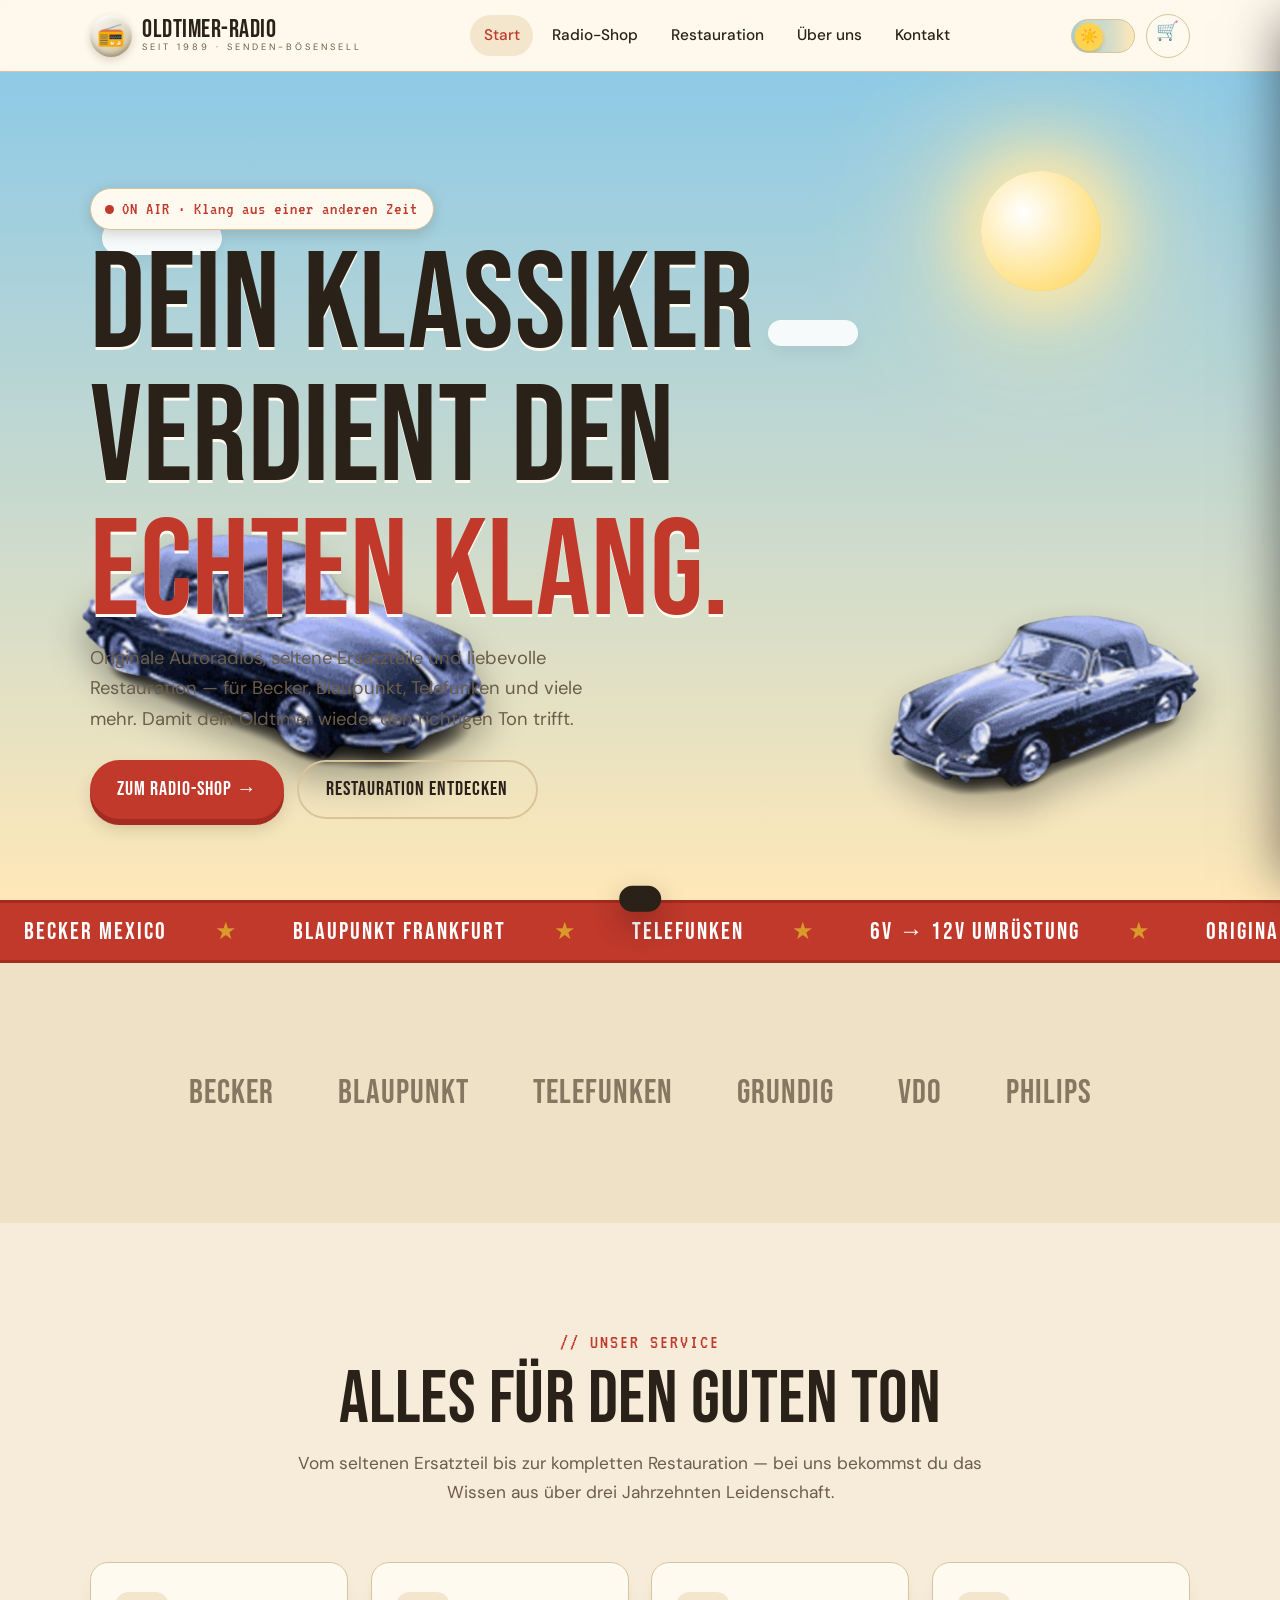
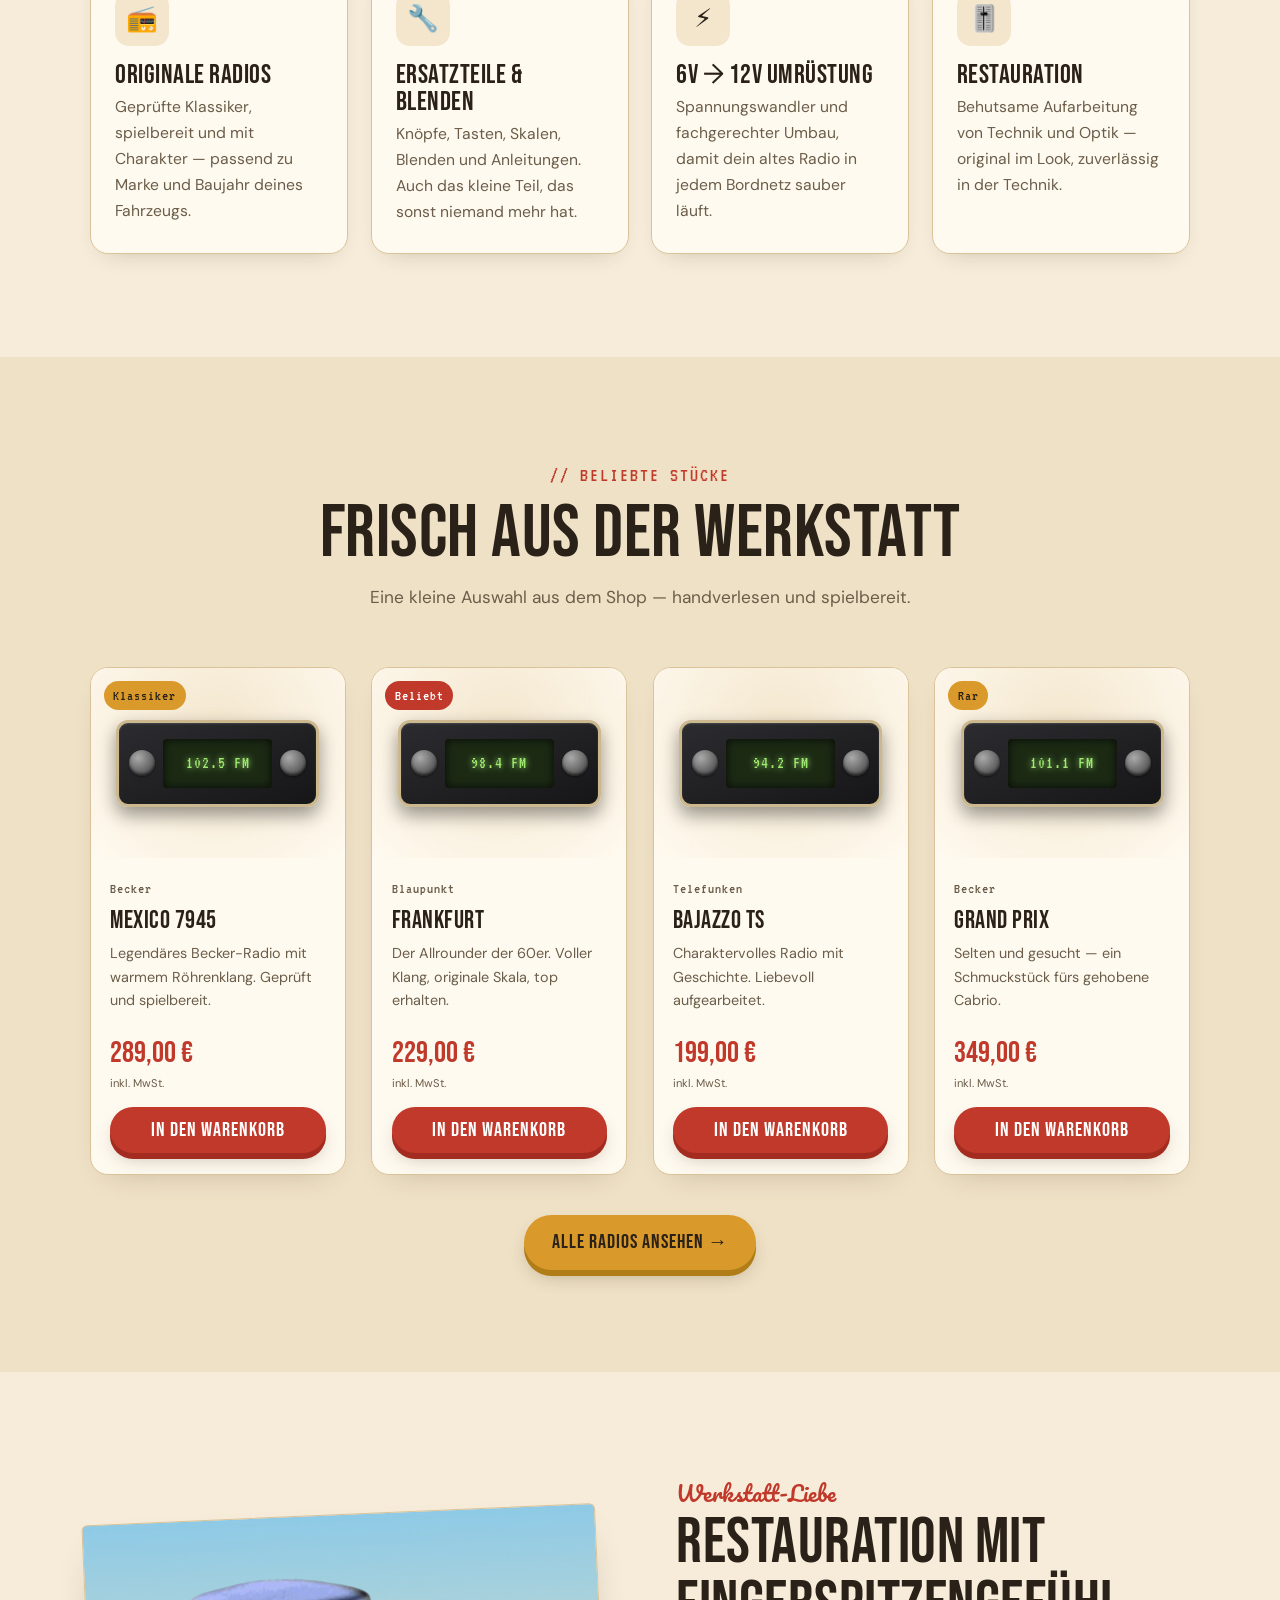
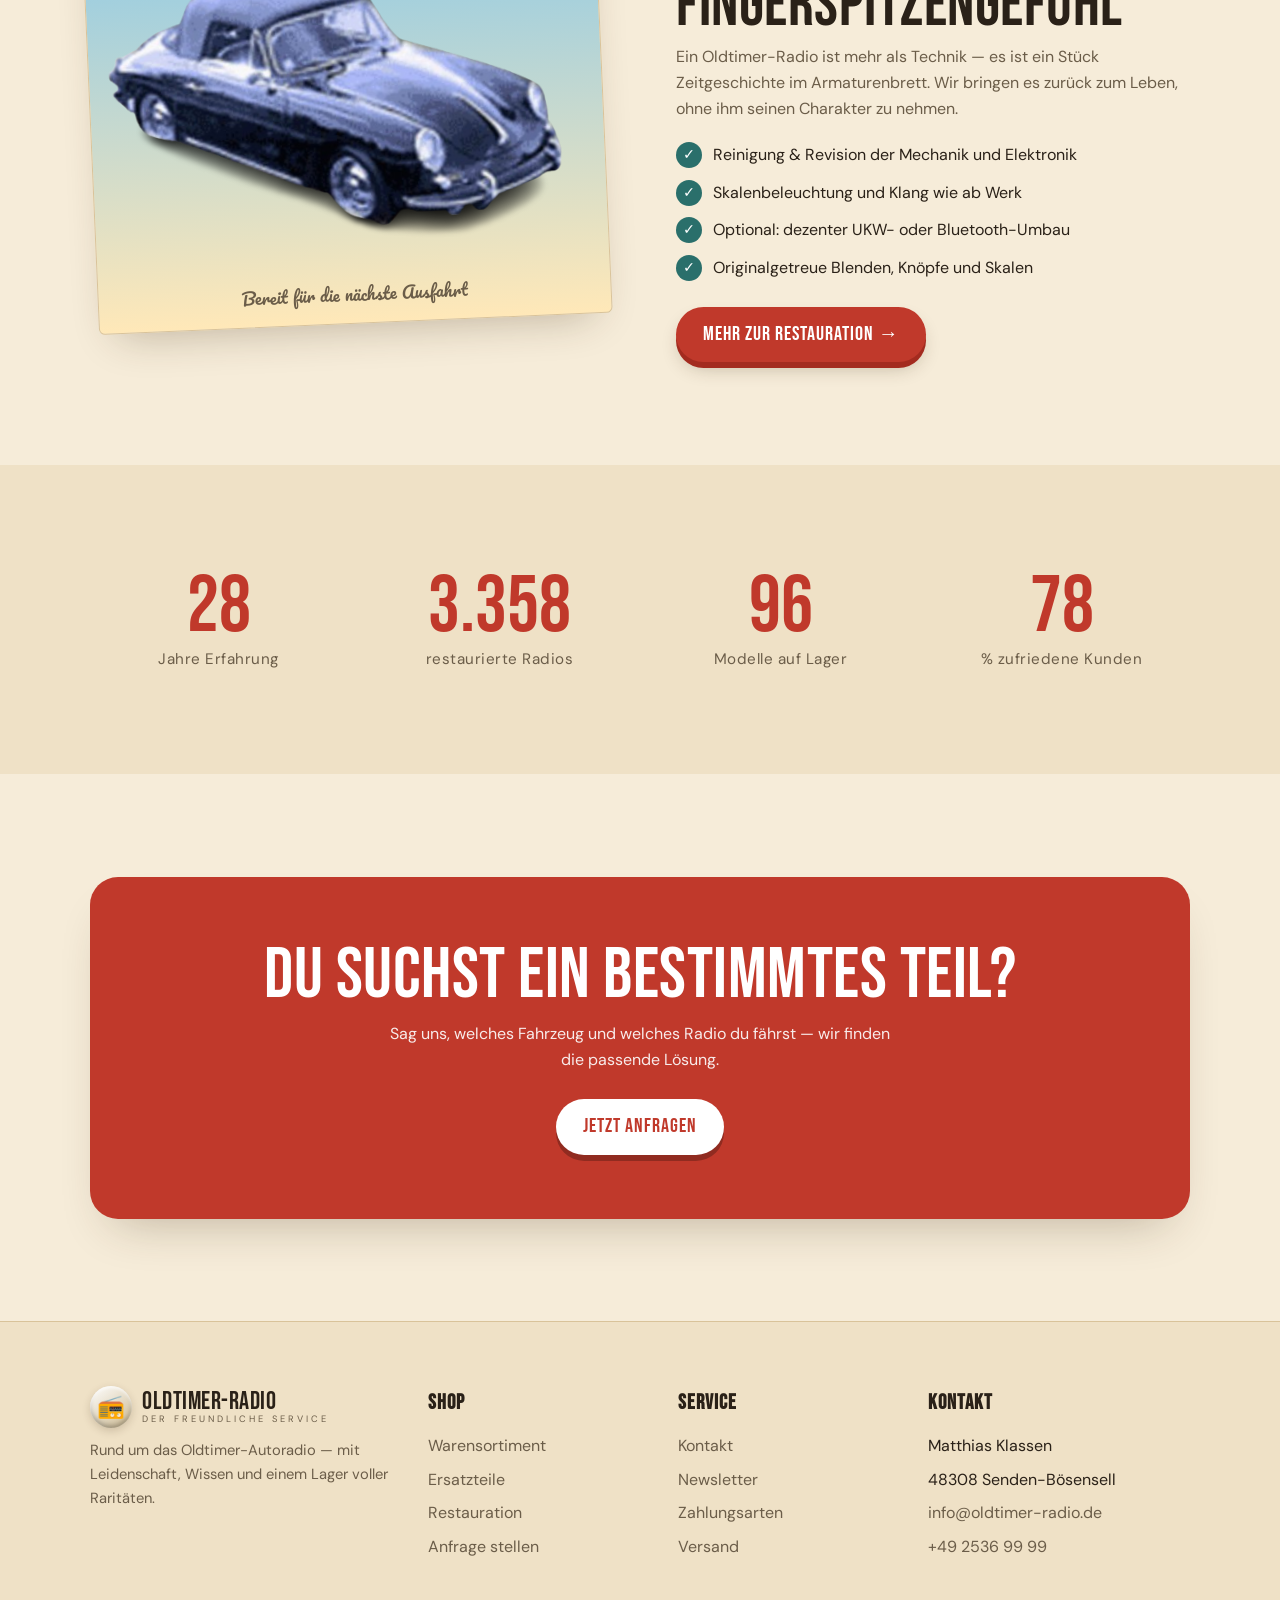
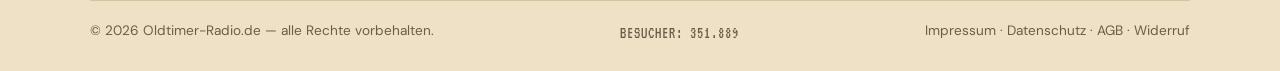
==== index.html @ 0d3eaa4b "Initial commit: retro Oldtimer-Radio website with day/night mode and demo shop Co-Authored-By: Claud" ====
<!DOCTYPE html>
<html lang="de" data-theme="day">
<head>
  <meta charset="UTF-8" />
  <meta name="viewport" content="width=device-width, initial-scale=1.0" />
  <title>Oldtimer-Radio.de — Autoradios mit Geschichte</title>
  <meta name="description" content="Der freundliche Service rund um das Oldtimer-Autoradio: originale Radios, Ersatzteile, Blenden und liebevolle Restauration. Becker, Blaupunkt, Telefunken & mehr." />
  <link rel="preconnect" href="https://fonts.googleapis.com" />
  <link rel="preconnect" href="https://fonts.gstatic.com" crossorigin />
  <link rel="stylesheet" href="css/style.css" />
  <link rel="icon" href="data:image/svg+xml,<svg xmlns='http://www.w3.org/2000/svg' viewBox='0 0 100 100'><text y='.9em' font-size='90'>📻</text></svg>" />
</head>
<body>

  <!-- ============ NAVIGATION ============ -->
  <header class="nav" id="nav">
    <div class="container">
      <a class="brand" href="index.html" aria-label="Startseite">
        <span class="brand__mark">📻</span>
        <span class="brand__name">Oldtimer-Radio<small>seit 1989 · Senden-Bösensell</small></span>
      </a>

      <nav>
        <ul class="nav__links" id="navLinks">
          <li><a href="index.html" class="is-active">Start</a></li>
          <li><a href="shop.html">Radio-Shop</a></li>
          <li><a href="restauration.html">Restauration</a></li>
          <li><a href="ueber.html">Über uns</a></li>
          <li><a href="kontakt.html">Kontakt</a></li>
        </ul>
      </nav>

      <div class="nav__right">
        <button class="theme-toggle" id="themeToggle" aria-label="Tag- und Nachtmodus umschalten" title="Tag / Nacht">
          <span class="theme-toggle__knob" id="themeKnob">☀️</span>
        </button>
        <button class="cart-btn" id="cartBtn" aria-label="Warenkorb öffnen">
          🛒<span class="cart-btn__count" id="cartCount">0</span>
        </button>
        <button class="nav__toggle" id="navToggle" aria-label="Menü"><span></span></button>
      </div>
    </div>
  </header>

  <!-- ============ HERO / AUTO-SZENE ============ -->
  <section class="hero">
    <div class="hero__sky"></div>
    <div class="hero__celestial" id="celestial"></div>
    <div class="hero__stars" id="stars"></div>

    <!-- Wolken (nur tags sichtbar) -->
    <div class="cloud" style="top:18%; left:8%;">
      <span style="width:120px;height:34px;"></span>
    </div>
    <div class="cloud" style="top:30%; left:60%;">
      <span style="width:90px;height:26px;"></span>
    </div>

    <!-- bewegliche Autos -->
    <div class="hero__stage">
      <img class="hero-car hero-car--left"  id="carLeft"  src="images/porsche.png"         alt="Porsche 356 Oldtimer" />
      <img class="hero-car hero-car--right" id="carRight" src="images/porsche-spiegel.png" alt="Porsche 356 Oldtimer, gespiegelt" />
    </div>

    <div class="hero__inner">
      <div class="container">
        <span class="hero__badge"><span class="dot"></span> ON AIR · Klang aus einer anderen Zeit</span>
        <h1>Dein Klassiker<br>verdient den <span class="hl">echten Klang.</span></h1>
        <p class="hero__sub">Originale Autoradios, seltene Ersatzteile und liebevolle Restauration — für Becker, Blaupunkt, Telefunken und viele mehr. Damit dein Oldtimer wieder den richtigen Ton trifft.</p>
        <div class="hero__cta">
          <a class="btn" href="shop.html">Zum Radio-Shop →</a>
          <a class="btn btn--ghost" href="restauration.html">Restauration entdecken</a>
        </div>
      </div>
    </div>
  </section>

  <!-- Lauftext-Band -->
  <div class="marquee" aria-hidden="true">
    <div class="marquee__track">
      <span>BECKER MEXICO</span><span class="star">★</span>
      <span>BLAUPUNKT FRANKFURT</span><span class="star">★</span>
      <span>TELEFUNKEN</span><span class="star">★</span>
      <span>6V → 12V UMRÜSTUNG</span><span class="star">★</span>
      <span>ORIGINALE BLENDEN</span><span class="star">★</span>
      <span>UKW-UMBAU</span><span class="star">★</span>
      <!-- Verdopplung für nahtlose Schleife -->
      <span>BECKER MEXICO</span><span class="star">★</span>
      <span>BLAUPUNKT FRANKFURT</span><span class="star">★</span>
      <span>TELEFUNKEN</span><span class="star">★</span>
      <span>6V → 12V UMRÜSTUNG</span><span class="star">★</span>
      <span>ORIGINALE BLENDEN</span><span class="star">★</span>
      <span>UKW-UMBAU</span><span class="star">★</span>
    </div>
  </div>

  <!-- ============ MARKEN ============ -->
  <section class="brands">
    <div class="container">
      <div class="brands__row reveal">
        <span>BECKER</span><span>BLAUPUNKT</span><span>TELEFUNKEN</span><span>GRUNDIG</span><span>VDO</span><span>PHILIPS</span>
      </div>
    </div>
  </section>

  <!-- ============ LEISTUNGEN ============ -->
  <section id="leistungen">
    <div class="container">
      <div class="section-head reveal">
        <span class="eyebrow">// Unser Service</span>
        <h2>Alles für den guten Ton</h2>
        <p>Vom seltenen Ersatzteil bis zur kompletten Restauration — bei uns bekommst du das Wissen aus über drei Jahrzehnten Leidenschaft.</p>
      </div>
      <div class="features__grid">
        <article class="feature reveal">
          <div class="feature__icon">📻</div>
          <h3>Originale Radios</h3>
          <p>Geprüfte Klassiker, spielbereit und mit Charakter — passend zu Marke und Baujahr deines Fahrzeugs.</p>
        </article>
        <article class="feature reveal">
          <div class="feature__icon">🔧</div>
          <h3>Ersatzteile & Blenden</h3>
          <p>Knöpfe, Tasten, Skalen, Blenden und Anleitungen. Auch das kleine Teil, das sonst niemand mehr hat.</p>
        </article>
        <article class="feature reveal">
          <div class="feature__icon">⚡</div>
          <h3>6V → 12V Umrüstung</h3>
          <p>Spannungswandler und fachgerechter Umbau, damit dein altes Radio in jedem Bordnetz sauber läuft.</p>
        </article>
        <article class="feature reveal">
          <div class="feature__icon">🎚️</div>
          <h3>Restauration</h3>
          <p>Behutsame Aufarbeitung von Technik und Optik — original im Look, zuverlässig in der Technik.</p>
        </article>
      </div>
    </div>
  </section>

  <!-- ============ PRODUKT-AUSWAHL ============ -->
  <section id="auswahl" style="background:var(--bg-alt)">
    <div class="container">
      <div class="section-head reveal">
        <span class="eyebrow">// Beliebte Stücke</span>
        <h2>Frisch aus der Werkstatt</h2>
        <p>Eine kleine Auswahl aus dem Shop — handverlesen und spielbereit.</p>
      </div>
      <div class="products__grid" id="featuredGrid"><!-- per JS gefüllt --></div>
      <div style="text-align:center; margin-top:2.5rem;" class="reveal">
        <a class="btn btn--gold" href="shop.html">Alle Radios ansehen →</a>
      </div>
    </div>
  </section>

  <!-- ============ RESTAURATION (Split) ============ -->
  <section>
    <div class="container">
      <div class="split">
        <div class="split__media reveal">
          <figure class="polaroid polaroid--scene">
            <img src="images/porsche.png" alt="Porsche 356 Oldtimer" />
            <figcaption>Bereit für die nächste Ausfahrt</figcaption>
          </figure>
        </div>
        <div class="split__copy reveal">
          <span class="script">Werkstatt-Liebe</span>
          <h2>Restauration mit Fingerspitzengefühl</h2>
          <p>Ein Oldtimer-Radio ist mehr als Technik — es ist ein Stück Zeitgeschichte im Armaturenbrett. Wir bringen es zurück zum Leben, ohne ihm seinen Charakter zu nehmen.</p>
          <ul class="checklist">
            <li>Reinigung & Revision der Mechanik und Elektronik</li>
            <li>Skalenbeleuchtung und Klang wie ab Werk</li>
            <li>Optional: dezenter UKW- oder Bluetooth-Umbau</li>
            <li>Originalgetreue Blenden, Knöpfe und Skalen</li>
          </ul>
          <a class="btn" href="restauration.html">Mehr zur Restauration →</a>
        </div>
      </div>
    </div>
  </section>

  <!-- ============ ZAHLEN ============ -->
  <section style="background:var(--bg-alt)">
    <div class="container">
      <div class="stats">
        <div class="reveal"><div class="stat__num" data-count="35">0</div><div class="stat__label">Jahre Erfahrung</div></div>
        <div class="reveal"><div class="stat__num" data-count="4200">0</div><div class="stat__label">restaurierte Radios</div></div>
        <div class="reveal"><div class="stat__num" data-count="120">0</div><div class="stat__label">Modelle auf Lager</div></div>
        <div class="reveal"><div class="stat__num" data-count="98">0</div><div class="stat__label">% zufriedene Kunden</div></div>
      </div>
    </div>
  </section>

  <!-- ============ CTA ============ -->
  <section>
    <div class="container">
      <div class="cta-band reveal">
        <h2>Du suchst ein bestimmtes Teil?</h2>
        <p>Sag uns, welches Fahrzeug und welches Radio du fährst — wir finden die passende Lösung.</p>
        <a class="btn" href="kontakt.html">Jetzt anfragen</a>
      </div>
    </div>
  </section>

  <!-- ============ FOOTER ============ -->
  <footer class="footer">
    <div class="container">
      <div class="footer__grid">
        <div class="footer__brand">
          <a class="brand" href="index.html">
            <span class="brand__mark">📻</span>
            <span class="brand__name">Oldtimer-Radio<small>der freundliche Service</small></span>
          </a>
          <p>Rund um das Oldtimer-Autoradio — mit Leidenschaft, Wissen und einem Lager voller Raritäten.</p>
        </div>
        <div>
          <h4>Shop</h4>
          <ul>
            <li><a href="shop.html">Warensortiment</a></li>
            <li><a href="shop.html">Ersatzteile</a></li>
            <li><a href="restauration.html">Restauration</a></li>
            <li><a href="kontakt.html">Anfrage stellen</a></li>
          </ul>
        </div>
        <div>
          <h4>Service</h4>
          <ul>
            <li><a href="kontakt.html">Kontakt</a></li>
            <li><a href="kontakt.html">Newsletter</a></li>
            <li><a href="#">Zahlungsarten</a></li>
            <li><a href="#">Versand</a></li>
          </ul>
        </div>
        <div>
          <h4>Kontakt</h4>
          <ul>
            <li>Matthias Klassen</li>
            <li>48308 Senden-Bösensell</li>
            <li><a href="mailto:info@oldtimer-radio.de">info@oldtimer-radio.de</a></li>
            <li><a href="tel:+4925369999">+49 2536 99 99</a></li>
          </ul>
        </div>
      </div>
      <div class="footer__bottom">
        <span>© <span id="year"></span> Oldtimer-Radio.de — alle Rechte vorbehalten.</span>
        <span class="footer__counter">BESUCHER: 351.889</span>
        <span><a href="#">Impressum</a> · <a href="#">Datenschutz</a> · <a href="#">AGB</a> · <a href="#">Widerruf</a></span>
      </div>
    </div>
  </footer>

  <!-- ============ WARENKORB-SCHUBLADE ============ -->
  <div class="drawer-backdrop" id="drawerBackdrop"></div>
  <aside class="drawer" id="drawer" aria-label="Warenkorb">
    <div class="drawer__head">
      <h3>Dein Warenkorb</h3>
      <button class="drawer__close" id="drawerClose" aria-label="Schließen">✕</button>
    </div>
    <div class="drawer__items" id="drawerItems"></div>
    <div class="drawer__foot">
      <div class="drawer__total"><span class="label">Summe</span><span class="sum" id="cartTotal">0,00 €</span></div>
      <button class="btn" id="checkoutBtn" style="width:100%; justify-content:center;">Zur Kasse (Demo)</button>
      <p class="drawer__note">Demo-Shop · es findet keine echte Zahlung statt.</p>
    </div>
  </aside>

  <div class="toast" id="toast"></div>

  <script src="js/main.js"></script>
</body>
</html>
---- css/style.css ----
/* =================================================================
   Oldtimer-Radio.de  —  Stylesheet
   Aufbau:
   1. Schriften & Reset
   2. Design-Tokens (Farben als CSS-Variablen)  -> Tag & Nacht
   3. Grund-Layout & Typografie
   4. Buttons & wiederkehrende Bausteine
   5. Navigation (Navbar + mobiles Menue)
   6. Theme-Schalter
   7. Hero / Auto-Szene
   8. Sektionen (Features, Produkte, Restauration, Ueber, Kontakt)
   9. Shop & Warenkorb
   10. Footer
   11. Animationen & Scroll-Effekte
   12. Responsive (mobile)
   ================================================================= */

/* ---------- 1. Schriften ---------- */
@import url('https://fonts.googleapis.com/css2?family=Bebas+Neue&family=DM+Sans:ital,opsz,wght@0,9..40,400;0,9..40,500;0,9..40,700;1,9..40,400&family=Pacifico&family=VT323&display=swap');

*,
*::before,
*::after {
  box-sizing: border-box;
  margin: 0;
  padding: 0;
}

/* ---------- 2. Design-Tokens ---------- */
/* :root = Standard (Tag-Modus). Alle Farben hier als Variablen.
   Im Nacht-Modus (html[data-theme="night"]) ueberschreiben wir nur diese
   Variablen — der Rest des CSS bleibt unveraendert. */
:root {
  /* Flaechen */
  --bg:            #f6ecd9;   /* warmes Creme */
  --bg-alt:        #efe1c6;   /* zweite Flaeche */
  --surface:       #fffaf0;   /* Karten / Panels */
  --surface-2:     #f3e6cd;

  /* Schrift */
  --text:          #2a2118;   /* dunkles Espresso-Braun */
  --text-soft:     #6b5d49;   /* gedaempft */
  --text-invert:   #fffaf0;

  /* Akzente */
  --accent:        #c0392b;   /* Vintage-Rot (Becker/Porsche) */
  --accent-strong: #a32b1f;
  --gold:          #d99a2b;   /* Senfgold / Messing */
  --teal:          #2a6f6b;   /* Petrol */

  /* Effekte */
  --line:          #d9c39a;   /* Trennlinien / Rahmen */
  --shadow:        rgba(60, 40, 15, .18);
  --shadow-strong: rgba(60, 40, 15, .32);
  --chrome-1:      #ffffff;
  --chrome-2:      #cbb88f;
  --glow:          transparent;   /* nachts: Neon-Glow, tags aus */

  /* Himmel der Hero-Szene */
  --sky-top:       #8ecae6;
  --sky-bottom:    #ffe8b8;
  --celestial:     #ffd34e;        /* Sonne */
  --celestial-glow: #ffe9a8;
  --road:          #4a4a52;
  --road-line:     #f0d98a;

  /* Maße */
  --radius:        18px;
  --radius-lg:     28px;
  --maxw:          1180px;
  --nav-h:         72px;
  --ease:          cubic-bezier(.21, .68, .35, 1);
}

html[data-theme="night"] {
  --bg:            #0c1322;
  --bg-alt:        #0f1a2e;
  --surface:       #15233d;
  --surface-2:     #1b2c4a;

  --text:          #ece7da;
  --text-soft:     #9fb0c9;
  --text-invert:   #0c1322;

  --accent:        #ff4d6d;       /* Neon-Pink-Rot */
  --accent-strong: #ff7a90;
  --gold:          #ffc24b;       /* warmes Radio-Gluehen */
  --teal:          #2ee6d6;       /* Neon-Cyan */

  --line:          #2a3d5e;
  --shadow:        rgba(0, 0, 0, .5);
  --shadow-strong: rgba(0, 0, 0, .7);
  --chrome-1:      #d7e2f5;
  --chrome-2:      #4a5e82;
  --glow:          0 0 22px;

  --sky-top:       #060a16;
  --sky-bottom:    #1a2547;
  --celestial:     #f4f1e0;        /* Mond */
  --celestial-glow: #aeb9d6;
  --road:          #11151f;
  --road-line:     #5b6a86;
}

/* ---------- 3. Grund-Layout & Typografie ---------- */
html { scroll-behavior: smooth; }

body {
  font-family: 'DM Sans', system-ui, -apple-system, 'Segoe UI', sans-serif;
  background: var(--bg);
  color: var(--text);
  line-height: 1.65;
  overflow-x: hidden;
  /* Sanfter Uebergang beim Theme-Wechsel */
  transition: background .6s var(--ease), color .6s var(--ease);
}

/* feine Papier-Textur ueber dem Hintergrund (Retro-Anmutung) */
body::before {
  content: "";
  position: fixed;
  inset: 0;
  pointer-events: none;
  z-index: 0;
  opacity: .5;
  background-image: radial-gradient(var(--line) .5px, transparent .5px);
  background-size: 7px 7px;
  mix-blend-mode: multiply;
}
html[data-theme="night"] body::before { mix-blend-mode: screen; opacity: .15; }

h1, h2, h3, .display {
  font-family: 'Bebas Neue', 'DM Sans', sans-serif;
  font-weight: 400;
  line-height: .98;
  letter-spacing: .5px;
}

.script {
  font-family: 'Pacifico', cursive;
  color: var(--accent);
  font-size: 1.4rem;
  font-weight: 400;
}

.container {
  width: 100%;
  max-width: var(--maxw);
  margin-inline: auto;
  padding-inline: clamp(1.1rem, 4vw, 2.5rem);
  position: relative;
  z-index: 1;
}

section { padding-block: clamp(3.5rem, 8vw, 6.5rem); position: relative; }

.section-head { text-align: center; max-width: 720px; margin: 0 auto clamp(2rem, 5vw, 3.5rem); }
.section-head .eyebrow {
  display: inline-block;
  font-family: 'VT323', monospace;
  font-size: 1.25rem;
  letter-spacing: 2px;
  color: var(--accent);
  text-transform: uppercase;
  margin-bottom: .35rem;
}
.section-head h2 { font-size: clamp(2.6rem, 7vw, 4.6rem); color: var(--text); }
.section-head p { color: var(--text-soft); margin-top: .8rem; font-size: 1.08rem; }

a { color: var(--accent); text-decoration: none; }

/* ---------- 4. Buttons ---------- */
.btn {
  --b: var(--accent);
  display: inline-flex;
  align-items: center;
  gap: .55rem;
  font-family: 'Bebas Neue', sans-serif;
  font-size: 1.25rem;
  letter-spacing: 1px;
  padding: .7rem 1.7rem;
  border: none;
  border-radius: 999px;
  background: var(--b);
  color: #fff;
  cursor: pointer;
  box-shadow: 0 6px 0 0 var(--accent-strong), 0 10px 20px -6px var(--shadow-strong);
  transition: transform .12s var(--ease), box-shadow .12s var(--ease), filter .2s;
}
.btn:hover { transform: translateY(-2px); filter: brightness(1.05); box-shadow: 0 8px 0 0 var(--accent-strong), 0 16px 26px -8px var(--shadow-strong); }
.btn:active { transform: translateY(4px); box-shadow: 0 2px 0 0 var(--accent-strong), 0 6px 12px -6px var(--shadow-strong); }

.btn--ghost {
  background: transparent;
  color: var(--text);
  border: 2px solid var(--line);
  box-shadow: none;
}
.btn--ghost:hover { border-color: var(--accent); color: var(--accent); box-shadow: none; }

.btn--gold { --b: var(--gold); --accent-strong: #b07d18; color: #2a2118; }

/* ---------- 5. Navigation ---------- */
.nav {
  position: sticky;
  top: 0;
  z-index: 100;
  height: var(--nav-h);
  display: flex;
  align-items: center;
  background: color-mix(in srgb, var(--surface) 88%, transparent);
  backdrop-filter: blur(12px) saturate(1.4);
  border-bottom: 1px solid var(--line);
  transition: background .6s var(--ease), border-color .6s var(--ease);
}
.nav .container { display: flex; align-items: center; justify-content: space-between; gap: 1rem; }

.brand { display: flex; align-items: center; gap: .65rem; }
.brand__mark {
  width: 42px; height: 42px; flex: none;
  display: grid; place-items: center;
  border-radius: 50%;
  background: linear-gradient(145deg, var(--chrome-1), var(--chrome-2));
  box-shadow: inset 0 2px 3px rgba(255,255,255,.7), inset 0 -3px 4px rgba(0,0,0,.25), 0 3px 8px var(--shadow);
  font-family: 'VT323', monospace;
  font-size: 1.4rem;
  color: var(--accent);
}
.brand__name { font-family: 'Bebas Neue', sans-serif; font-size: 1.55rem; line-height: 1; letter-spacing: .5px; color: var(--text); }
.brand__name small { display: block; font-family: 'DM Sans'; font-size: .58rem; letter-spacing: 3px; text-transform: uppercase; color: var(--text-soft); }

.nav__links { display: flex; align-items: center; gap: .35rem; list-style: none; }
.nav__links a {
  display: block;
  padding: .5rem .85rem;
  border-radius: 999px;
  color: var(--text);
  font-weight: 500;
  font-size: .96rem;
  transition: background .2s, color .2s;
}
.nav__links a:hover, .nav__links a.is-active { background: var(--surface-2); color: var(--accent); }

.nav__right { display: flex; align-items: center; gap: .7rem; }

/* Warenkorb-Knopf in der Navbar */
.cart-btn {
  position: relative;
  width: 44px; height: 44px;
  border: 1px solid var(--line);
  border-radius: 50%;
  background: var(--surface);
  color: var(--text);
  cursor: pointer;
  font-size: 1.15rem;
  display: grid; place-items: center;
  transition: background .2s, transform .12s;
}
.cart-btn:hover { background: var(--surface-2); transform: translateY(-2px); }
.cart-btn__count {
  position: absolute; top: -6px; right: -6px;
  min-width: 20px; height: 20px; padding: 0 5px;
  border-radius: 999px;
  background: var(--accent); color: #fff;
  font-size: .72rem; font-weight: 700;
  display: grid; place-items: center;
  transform: scale(0);
  transition: transform .25s var(--ease);
}
.cart-btn__count.is-visible { transform: scale(1); }

/* Hamburger */
.nav__toggle { display: none; width: 44px; height: 44px; border: 1px solid var(--line); border-radius: 12px; background: var(--surface); cursor: pointer; }
.nav__toggle span, .nav__toggle span::before, .nav__toggle span::after {
  content: ""; display: block; width: 20px; height: 2px; background: var(--text); margin: 0 auto; position: relative; transition: .25s var(--ease);
}
.nav__toggle span::before { position: absolute; top: -6px; }
.nav__toggle span::after { position: absolute; top: 6px; }
.nav.is-open .nav__toggle span { background: transparent; }
.nav.is-open .nav__toggle span::before { top: 0; transform: rotate(45deg); }
.nav.is-open .nav__toggle span::after { top: 0; transform: rotate(-45deg); }

/* ---------- 6. Theme-Schalter ---------- */
.theme-toggle {
  position: relative;
  width: 64px; height: 34px;
  border-radius: 999px;
  border: 1px solid var(--line);
  background: linear-gradient(90deg, #8ecae6, #ffe8b8);
  cursor: pointer;
  overflow: hidden;
  transition: background .6s var(--ease);
}
html[data-theme="night"] .theme-toggle { background: linear-gradient(90deg, #0b1733, #28365e); }
.theme-toggle__knob {
  position: absolute; top: 3px; left: 3px;
  width: 28px; height: 28px;
  border-radius: 50%;
  background: var(--celestial);
  box-shadow: 0 0 10px var(--celestial-glow), 0 2px 4px rgba(0,0,0,.3);
  display: grid; place-items: center;
  font-size: .9rem;
  transition: transform .45s var(--ease), background .45s;
}
html[data-theme="night"] .theme-toggle__knob { transform: translateX(30px); }

/* ---------- 7. Hero / Auto-Szene ---------- */
.hero {
  position: relative;
  min-height: calc(100svh - var(--nav-h));
  display: flex;
  flex-direction: column;
  justify-content: flex-end;
  overflow: hidden;
  padding: 0;
  isolation: isolate;
}
.hero__sky {
  position: absolute; inset: 0; z-index: -3;
  background: linear-gradient(to bottom, var(--sky-top), var(--sky-bottom));
  transition: background .8s var(--ease);
}
/* Sonne / Mond */
.hero__celestial {
  position: absolute; top: 12%; right: 14%; z-index: -2;
  width: 120px; height: 120px; border-radius: 50%;
  background: radial-gradient(circle at 35% 35%, #fff, var(--celestial));
  box-shadow: 0 0 60px 14px var(--celestial-glow), 0 0 140px 30px var(--celestial-glow);
  transition: background .8s, box-shadow .8s, transform 1.2s var(--ease);
}
html[data-theme="night"] .hero__celestial { background: radial-gradient(circle at 38% 32%, #fff, var(--celestial) 60%, #c9cfe0); box-shadow: 0 0 30px 6px rgba(220,225,240,.55); }
/* Mondkrater (nur nachts sichtbar) */
.hero__celestial::before, .hero__celestial::after {
  content: ""; position: absolute; border-radius: 50%;
  background: rgba(120,130,160,.25); opacity: 0; transition: opacity .8s;
}
.hero__celestial::before { width: 26px; height: 26px; top: 22px; left: 28px; }
.hero__celestial::after  { width: 16px; height: 16px; bottom: 26px; right: 30px; }
html[data-theme="night"] .hero__celestial::before, html[data-theme="night"] .hero__celestial::after { opacity: 1; }

/* Sterne (nur nachts) */
.hero__stars { position: absolute; inset: 0 0 30% 0; z-index: -2; opacity: 0; transition: opacity 1s; pointer-events: none; }
html[data-theme="night"] .hero__stars { opacity: 1; }

/* Wolken (nur tags) */
.cloud { position: absolute; z-index: -2; opacity: .9; transition: opacity .8s; }
html[data-theme="night"] .cloud { opacity: 0; }
.cloud span { display:block; background: #fff; border-radius: 100px; filter: blur(.3px); box-shadow: 0 8px 18px rgba(0,0,0,.06); }

/* Straße */
.hero__road {
  position: relative; z-index: -1;
  height: 26vh; min-height: 150px;
  background: linear-gradient(to bottom, color-mix(in srgb, var(--road) 80%, transparent), var(--road));
  border-top: 3px solid color-mix(in srgb, var(--road) 60%, #000);
  transition: background .8s;
}
.hero__road::before { /* Mittelstreifen */
  content: ""; position: absolute; top: 52%; left: 0; right: 0; height: 6px;
  background: repeating-linear-gradient(90deg, var(--road-line) 0 46px, transparent 46px 92px);
  opacity: .9;
}

/* Auto-Buehne (Eltern-Container -> bekommt den Scroll-Parallax, damit
   er nicht mit der Einfahr-/Schwebe-Animation der Autos kollidiert) */
.hero__stage { position: absolute; inset: 0; z-index: 2; pointer-events: none; will-change: transform; }
.hero-car { position: absolute; bottom: 11vh; width: clamp(230px, 34vw, 460px); filter: drop-shadow(0 18px 18px rgba(0,0,0,.32)); will-change: transform; }
.hero-car--left  { left: 6%; }                                   /* faehrt von links herein, parkt links */
.hero-car--right { right: 6%; bottom: 9vh; width: clamp(180px, 26vw, 360px); opacity: .92; }  /* gespiegelt, parkt rechts */

/* Hero-Text */
.hero__inner { position: relative; z-index: 5; padding-bottom: clamp(3rem, 9vh, 6rem); }
.hero__badge {
  display: inline-flex; align-items: center; gap: .5rem;
  font-family: 'VT323', monospace; font-size: 1.15rem; letter-spacing: 1px;
  background: var(--surface); color: var(--accent);
  padding: .3rem .9rem; border-radius: 999px; border: 1px solid var(--line);
  box-shadow: 0 4px 14px var(--shadow);
}
.hero__badge .dot { width: 9px; height: 9px; border-radius: 50%; background: var(--accent); box-shadow: var(--glow) var(--accent); animation: pulse 1.6s infinite; }
.hero h1 { font-size: clamp(3.4rem, 12vw, 8.5rem); color: var(--text); margin: .6rem 0 .2rem; text-shadow: 0 3px 0 var(--surface); }
.hero h1 .hl { color: var(--accent); display: inline-block; }
.hero__sub { max-width: 540px; font-size: 1.15rem; color: var(--text-soft); margin-bottom: 1.6rem; }
.hero__cta { display: flex; gap: .8rem; flex-wrap: wrap; }

/* Lauftext-Band unter dem Hero */
.marquee {
  background: var(--accent); color: #fff;
  font-family: 'Bebas Neue', sans-serif; font-size: 1.5rem; letter-spacing: 2px;
  padding: .55rem 0; overflow: hidden; white-space: nowrap; border-block: 3px solid var(--accent-strong);
}
.marquee__track { display: inline-block; animation: marquee 26s linear infinite; }
.marquee__track span { padding: 0 1.5rem; }
.marquee__track .star { color: var(--gold); }

/* ---------- 8. Sektionen ---------- */
/* Vertrauens-Logos / Marken */
.brands { background: var(--bg-alt); transition: background .6s; }
.brands__row { display: flex; flex-wrap: wrap; align-items: center; justify-content: center; gap: clamp(1.5rem, 6vw, 4rem); }
.brands__row span { font-family: 'Bebas Neue', sans-serif; font-size: clamp(1.4rem, 3vw, 2.1rem); color: var(--text-soft); letter-spacing: 1px; opacity: .8; transition: color .2s, opacity .2s, transform .2s; }
.brands__row span:hover { color: var(--accent); opacity: 1; transform: translateY(-3px); }

/* Feature-Karten */
.features__grid { display: grid; grid-template-columns: repeat(auto-fit, minmax(240px, 1fr)); gap: 1.4rem; }
.feature {
  background: var(--surface); border: 1px solid var(--line); border-radius: var(--radius);
  padding: 1.8rem 1.5rem; box-shadow: 0 10px 26px -16px var(--shadow-strong);
  transition: transform .25s var(--ease), box-shadow .25s, border-color .25s;
}
.feature:hover { transform: translateY(-6px); box-shadow: 0 22px 40px -22px var(--shadow-strong); border-color: var(--accent); }
.feature__icon { width: 54px; height: 54px; border-radius: 14px; display: grid; place-items: center; font-size: 1.6rem; background: var(--surface-2); margin-bottom: 1rem; box-shadow: var(--glow) color-mix(in srgb, var(--gold) 50%, transparent); }
.feature h3 { font-size: 1.7rem; color: var(--text); margin-bottom: .35rem; }
.feature p { color: var(--text-soft); font-size: .98rem; }

/* Produkt-Karten (auch im Shop genutzt) */
.products__grid { display: grid; grid-template-columns: repeat(auto-fill, minmax(250px, 1fr)); gap: 1.6rem; }
.product {
  background: var(--surface); border: 1px solid var(--line); border-radius: var(--radius);
  overflow: hidden; display: flex; flex-direction: column;
  box-shadow: 0 12px 30px -20px var(--shadow-strong);
  transition: transform .25s var(--ease), box-shadow .25s, border-color .25s;
}
.product:hover { transform: translateY(-6px); border-color: var(--accent); box-shadow: 0 26px 46px -24px var(--shadow-strong); }
.product__media {
  position: relative; aspect-ratio: 4 / 3;
  display: grid; place-items: center;
  background: radial-gradient(circle at 50% 35%, var(--surface-2), var(--surface));
  overflow: hidden;
}
.product__radio { width: 78%; }     /* CSS-Radio statt Foto */
.product__tag {
  position: absolute; top: .8rem; left: .8rem;
  font-family: 'VT323', monospace; font-size: .95rem; letter-spacing: 1px;
  background: var(--accent); color: #fff; padding: .12rem .6rem; border-radius: 999px;
}
.product__tag--gold { background: var(--gold); color: #2a2118; }
.product__body { padding: 1.1rem 1.2rem 1.3rem; display: flex; flex-direction: column; gap: .5rem; flex: 1; }
.product__brand { font-family: 'VT323', monospace; color: var(--text-soft); letter-spacing: 1px; font-size: .95rem; }
.product__name { font-family: 'Bebas Neue', sans-serif; font-size: 1.55rem; line-height: 1; color: var(--text); }
.product__desc { font-size: .9rem; color: var(--text-soft); flex: 1; }
.product__foot { display: flex; align-items: center; justify-content: space-between; margin-top: .4rem; }
.product__price { font-family: 'Bebas Neue', sans-serif; font-size: 1.9rem; color: var(--accent); }
.product__price small { font-family: 'DM Sans'; font-size: .7rem; color: var(--text-soft); display: block; line-height: 1; }

/* Mini-Autoradio aus CSS (Deko in Produktkarten) */
.radio-face {
  width: 210px; max-width: 80%; aspect-ratio: 21 / 9;
  border-radius: 12px;
  background: linear-gradient(160deg, #2c2c30, #161618);
  border: 3px solid var(--chrome-2);
  box-shadow: inset 0 1px 2px rgba(255,255,255,.15), 0 8px 18px rgba(0,0,0,.4);
  display: grid; grid-template-columns: auto 1fr auto; align-items: center; gap: 8px; padding: 0 10px;
}
.radio-face .knob { width: 26px; height: 26px; border-radius: 50%; background: radial-gradient(circle at 35% 30%, #aaa, #333); box-shadow: inset 0 -2px 3px rgba(0,0,0,.6), 0 1px 2px rgba(0,0,0,.4); }
.radio-face .screen {
  height: 60%; border-radius: 4px; background: #1c2a14;
  display: grid; place-items: center;
  font-family: 'VT323', monospace; color: #9fe870; font-size: 1.1rem; letter-spacing: 1px;
  box-shadow: inset 0 0 10px rgba(0,0,0,.8); text-shadow: 0 0 6px #9fe870;
}

/* Split-Sektion (Restauration / Ueber) */
.split { display: grid; grid-template-columns: 1fr 1fr; gap: clamp(2rem, 6vw, 4.5rem); align-items: center; }
.split--rev .split__media { order: 2; }
.split__media { position: relative; }
.split__copy h2 { font-size: clamp(2.4rem, 6vw, 4rem); color: var(--text); margin-bottom: .4rem; }
.split__copy p { color: var(--text-soft); margin-bottom: 1rem; }
.checklist { list-style: none; display: grid; gap: .7rem; margin: 1.2rem 0 1.6rem; }
.checklist li { display: flex; gap: .7rem; align-items: flex-start; }
.checklist li::before { content: "✓"; flex: none; width: 26px; height: 26px; border-radius: 50%; background: var(--teal); color: #fff; display: grid; place-items: center; font-size: .9rem; box-shadow: var(--glow) var(--teal); }

/* Foto-Rahmen mit Polaroid-Anmutung */
.polaroid {
  background: var(--surface); padding: 14px 14px 50px; border-radius: 6px;
  box-shadow: 0 20px 44px -20px var(--shadow-strong); transform: rotate(-2.5deg);
  border: 1px solid var(--line); position: relative;
}
.polaroid img { width: 100%; display: block; border-radius: 3px; }
.polaroid figcaption { position: absolute; bottom: 14px; left: 0; right: 0; text-align: center; font-family: 'Pacifico', cursive; color: var(--text-soft); font-size: 1.05rem; }
.polaroid--scene { background: linear-gradient(to bottom, var(--sky-top), var(--sky-bottom)); }

/* Stat-Zahlen */
.stats { display: grid; grid-template-columns: repeat(auto-fit, minmax(150px, 1fr)); gap: 1.5rem; text-align: center; }
.stat__num { font-family: 'Bebas Neue', sans-serif; font-size: clamp(3rem, 8vw, 5rem); color: var(--accent); line-height: 1; }
.stat__label { color: var(--text-soft); font-size: .95rem; letter-spacing: .5px; }

/* Timeline (Ueber-Seite) */
.timeline { max-width: 760px; margin-inline: auto; position: relative; padding-left: 30px; }
.timeline::before { content: ""; position: absolute; left: 7px; top: 6px; bottom: 6px; width: 3px; background: var(--line); }
.timeline__item { position: relative; padding: 0 0 2rem .4rem; }
.timeline__item::before { content: ""; position: absolute; left: -30px; top: 4px; width: 17px; height: 17px; border-radius: 50%; background: var(--accent); border: 3px solid var(--surface); box-shadow: var(--glow) var(--accent); }
.timeline__year { font-family: 'Bebas Neue', sans-serif; font-size: 1.6rem; color: var(--accent); }

/* CTA-Band */
.cta-band { background: var(--accent); color: #fff; text-align: center; border-radius: var(--radius-lg); padding: clamp(2.5rem, 7vw, 4rem); box-shadow: 0 24px 50px -24px var(--shadow-strong); }
.cta-band h2 { font-size: clamp(2.4rem, 7vw, 4.5rem); }
.cta-band p { opacity: .9; max-width: 520px; margin: .6rem auto 1.6rem; }
.cta-band .btn { background: #fff; color: var(--accent); box-shadow: 0 6px 0 0 rgba(0,0,0,.25); }

/* ---------- 9. Shop & Warenkorb ---------- */
.shop-head { padding-top: clamp(2.5rem, 6vw, 4rem); padding-bottom: 1rem; }
.shop-toolbar { display: flex; flex-wrap: wrap; gap: .6rem; justify-content: center; margin-bottom: 2rem; }
.chip {
  font-family: 'DM Sans'; font-weight: 500; font-size: .92rem;
  padding: .45rem 1.1rem; border-radius: 999px; cursor: pointer;
  background: var(--surface); border: 1px solid var(--line); color: var(--text);
  transition: background .2s, color .2s, border-color .2s;
}
.chip:hover { border-color: var(--accent); }
.chip.is-active { background: var(--accent); color: #fff; border-color: var(--accent); }

.product .add { width: 100%; justify-content: center; margin-top: .6rem; }
.product .add.added { background: var(--teal); --accent-strong: #1f5450; }

/* Warenkorb-Schublade */
.drawer-backdrop {
  position: fixed; inset: 0; z-index: 200; background: rgba(0,0,0,.45);
  opacity: 0; visibility: hidden; transition: opacity .3s, visibility .3s; backdrop-filter: blur(2px);
}
.drawer-backdrop.is-open { opacity: 1; visibility: visible; }
.drawer {
  position: fixed; top: 0; right: 0; z-index: 201;
  width: min(420px, 92vw); height: 100%;
  background: var(--surface); border-left: 1px solid var(--line);
  box-shadow: -20px 0 50px -20px rgba(0,0,0,.5);
  display: flex; flex-direction: column;
  transform: translateX(100%); transition: transform .35s var(--ease);
}
.drawer.is-open { transform: translateX(0); }
.drawer__head { display: flex; align-items: center; justify-content: space-between; padding: 1.2rem 1.3rem; border-bottom: 1px solid var(--line); }
.drawer__head h3 { font-size: 1.8rem; color: var(--text); }
.drawer__close { width: 38px; height: 38px; border-radius: 50%; border: 1px solid var(--line); background: var(--surface-2); color: var(--text); cursor: pointer; font-size: 1.1rem; }
.drawer__items { flex: 1; overflow-y: auto; padding: 1rem 1.3rem; display: grid; gap: .9rem; align-content: start; }
.drawer__empty { text-align: center; color: var(--text-soft); margin-top: 3rem; }
.drawer__empty .big { font-size: 3rem; display: block; margin-bottom: .5rem; }

.cart-item { display: grid; grid-template-columns: 56px 1fr auto; gap: .8rem; align-items: center; padding-bottom: .9rem; border-bottom: 1px dashed var(--line); }
.cart-item__thumb { width: 56px; height: 56px; border-radius: 10px; background: linear-gradient(160deg, #2c2c30, #161618); display: grid; place-items: center; color: #9fe870; font-family: 'VT323'; font-size: .8rem; }
.cart-item__name { font-weight: 700; font-size: .95rem; line-height: 1.2; }
.cart-item__price { color: var(--text-soft); font-size: .85rem; }
.qty { display: inline-flex; align-items: center; gap: .3rem; margin-top: .25rem; }
.qty button { width: 24px; height: 24px; border-radius: 6px; border: 1px solid var(--line); background: var(--surface-2); cursor: pointer; color: var(--text); font-size: .9rem; }
.qty span { min-width: 22px; text-align: center; font-weight: 700; font-size: .9rem; }
.cart-item__remove { background: none; border: none; color: var(--text-soft); cursor: pointer; font-size: 1.1rem; align-self: start; }
.cart-item__remove:hover { color: var(--accent); }

.drawer__foot { padding: 1.2rem 1.3rem; border-top: 1px solid var(--line); display: grid; gap: .8rem; }
.drawer__total { display: flex; justify-content: space-between; align-items: baseline; }
.drawer__total .label { color: var(--text-soft); }
.drawer__total .sum { font-family: 'Bebas Neue', sans-serif; font-size: 2.2rem; color: var(--accent); }
.drawer__note { font-size: .78rem; color: var(--text-soft); text-align: center; }

/* ---------- Toast ---------- */
.toast {
  position: fixed; bottom: 24px; left: 50%; z-index: 300;
  transform: translate(-50%, 140%);
  background: var(--text); color: var(--bg);
  padding: .8rem 1.3rem; border-radius: 999px;
  font-weight: 600; box-shadow: 0 12px 30px rgba(0,0,0,.3);
  transition: transform .4s var(--ease);
}
.toast.is-visible { transform: translate(-50%, 0); }

/* ---------- 10. Footer ---------- */
.footer { background: var(--bg-alt); border-top: 1px solid var(--line); padding-block: clamp(2.5rem, 6vw, 4rem) 1.5rem; transition: background .6s; }
.footer__grid { display: grid; grid-template-columns: 1.4fr 1fr 1fr 1.2fr; gap: 2rem; }
.footer h4 { font-family: 'Bebas Neue', sans-serif; font-size: 1.3rem; color: var(--text); margin-bottom: .8rem; letter-spacing: 1px; }
.footer ul { list-style: none; display: grid; gap: .45rem; }
.footer a { color: var(--text-soft); transition: color .2s; }
.footer a:hover { color: var(--accent); }
.footer__brand p { color: var(--text-soft); font-size: .92rem; margin-top: .6rem; max-width: 30ch; }
.footer__bottom { margin-top: 2.5rem; padding-top: 1.2rem; border-top: 1px solid var(--line); display: flex; flex-wrap: wrap; gap: .6rem; justify-content: space-between; color: var(--text-soft); font-size: .85rem; }
.footer__counter { font-family: 'VT323', monospace; font-size: 1rem; letter-spacing: 1px; }

/* ---------- Formular ---------- */
.form { display: grid; gap: 1rem; max-width: 620px; }
.form__row { display: grid; gap: 1rem; grid-template-columns: 1fr 1fr; }
.field { display: grid; gap: .35rem; }
.field label { font-weight: 500; font-size: .92rem; }
.field input, .field textarea, .field select {
  font-family: inherit; font-size: 1rem; padding: .75rem .9rem;
  border: 1px solid var(--line); border-radius: 12px; background: var(--surface); color: var(--text);
  transition: border-color .2s, box-shadow .2s;
}
.field input:focus, .field textarea:focus, .field select:focus { outline: none; border-color: var(--accent); box-shadow: 0 0 0 3px color-mix(in srgb, var(--accent) 20%, transparent); }
.form__ok { background: var(--teal); color: #fff; padding: .9rem 1.1rem; border-radius: 12px; display: none; }
.form__ok.is-visible { display: block; }

.info-card { background: var(--surface); border: 1px solid var(--line); border-radius: var(--radius); padding: 1.5rem; display: grid; gap: 1rem; box-shadow: 0 12px 30px -20px var(--shadow-strong); }
.info-card .row { display: flex; gap: .8rem; align-items: flex-start; }
.info-card .row .ic { font-size: 1.3rem; }

/* ---------- 11. Animationen ---------- */
@keyframes pulse { 0%,100% { opacity: 1; transform: scale(1); } 50% { opacity: .4; transform: scale(.7); } }
@keyframes marquee { from { transform: translateX(0); } to { transform: translateX(-50%); } }
@keyframes float { 0%,100% { transform: translateY(0) rotate(-.5deg); } 50% { transform: translateY(-10px) rotate(.5deg); } }
@keyframes twinkle { 0%,100% { opacity: .2; } 50% { opacity: 1; } }
/* Einfahrt endet exakt bei translateX(0) = Ruheposition (kein fill noetig,
   daher kein Sprung). Danach uebernimmt 'float' mit Verzoegerung -> beide
   Animationen ueberschneiden sich zeitlich nie und kaempfen nicht um transform. */
@keyframes drive-in-left  { from { transform: translateX(-135%); } to { transform: translateX(0); } }
@keyframes drive-in-right { from { transform: translateX(135%);  } to { transform: translateX(0); } }

.hero-car--left  { animation: drive-in-left 1.5s var(--ease) .2s, float 6s ease-in-out 2s infinite; }
.hero-car--right { animation: drive-in-right 1.8s var(--ease) .35s, float 7s ease-in-out 2.4s infinite; }

/* Scroll-Reveal: Elemente starten unsichtbar, .reveal-in macht sie sichtbar */
.reveal { opacity: 0; transform: translateY(28px); transition: opacity .7s var(--ease), transform .7s var(--ease); }
.reveal.reveal-in { opacity: 1; transform: none; }

@media (prefers-reduced-motion: reduce) {
  *, *::before, *::after { animation-duration: .001ms !important; animation-iteration-count: 1 !important; transition-duration: .001ms !important; scroll-behavior: auto !important; }
  .hero-car--left  { left: 6%; transform: none; }
  .hero-car--right { right: 6%; }
}

/* ---------- 12. Responsive ---------- */
@media (max-width: 900px) {
  .footer__grid { grid-template-columns: 1fr 1fr; }
  .split { grid-template-columns: 1fr; }
  .split--rev .split__media { order: 0; }
}

@media (max-width: 760px) {
  .nav__toggle { display: block; }
  .nav__links {
    position: fixed; inset: var(--nav-h) 0 auto 0;
    flex-direction: column; align-items: stretch; gap: .2rem;
    background: var(--surface); border-bottom: 1px solid var(--line);
    padding: 1rem clamp(1.1rem, 4vw, 2.5rem) 1.4rem;
    box-shadow: 0 20px 40px -20px var(--shadow-strong);
    transform: translateY(-130%); transition: transform .35s var(--ease);
  }
  .nav.is-open .nav__links { transform: translateY(0); }
  .nav__links a { padding: .8rem 1rem; }
  .form__row { grid-template-columns: 1fr; }
  .footer__grid { grid-template-columns: 1fr; }
  .hero-car--right { display: none; }   /* mobil nur ein Auto */
}
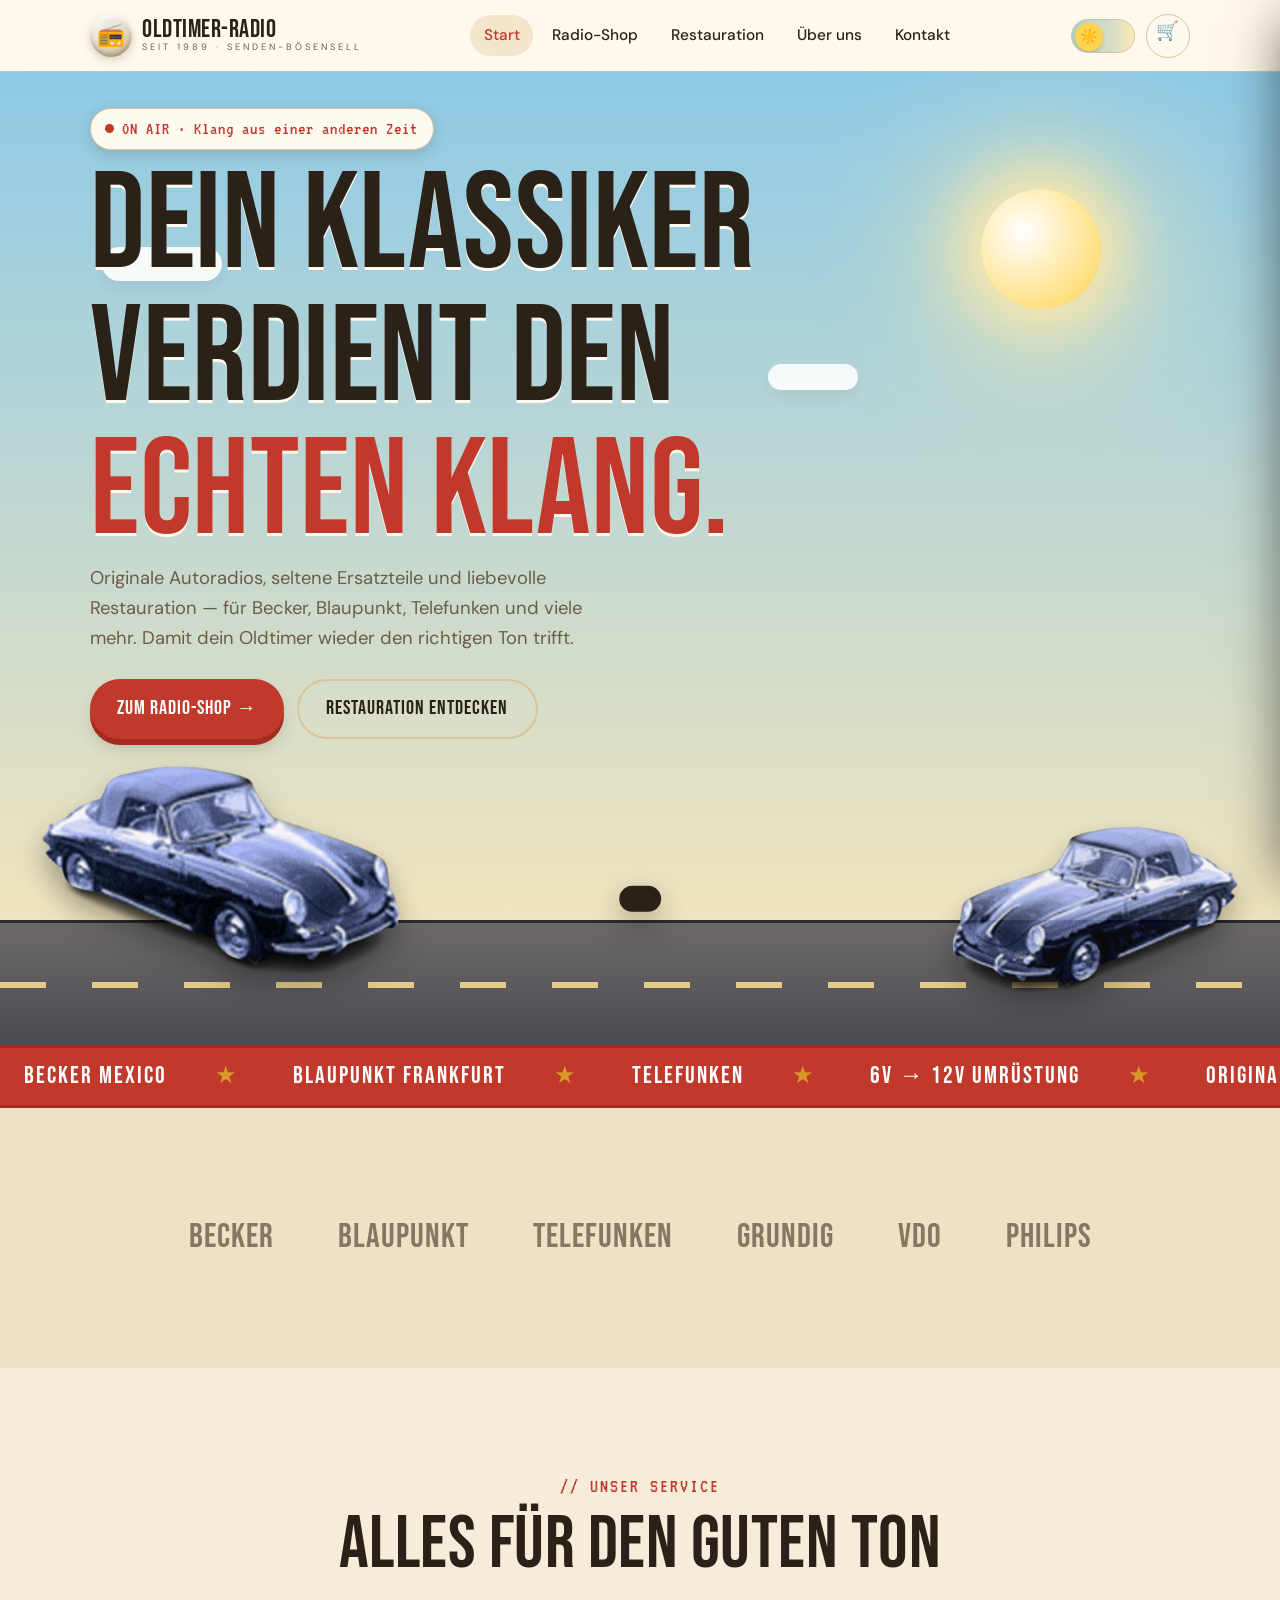
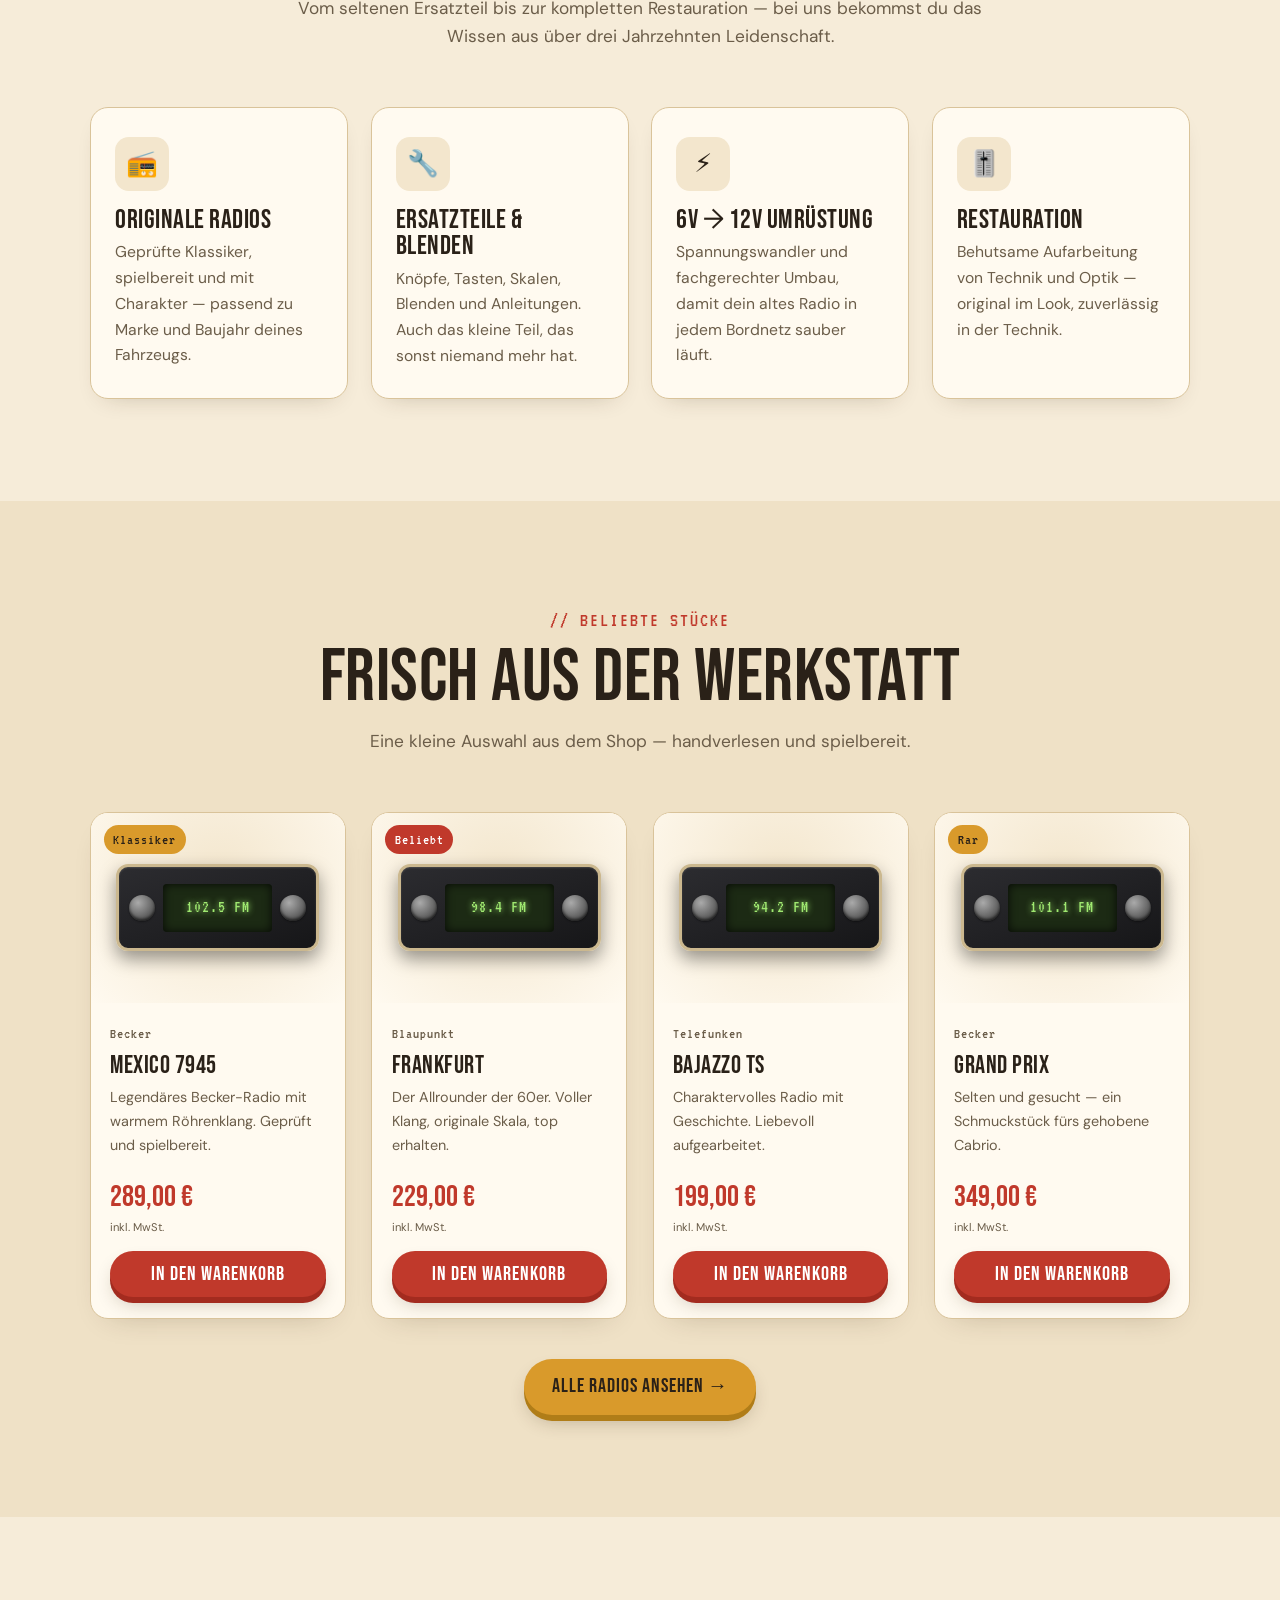
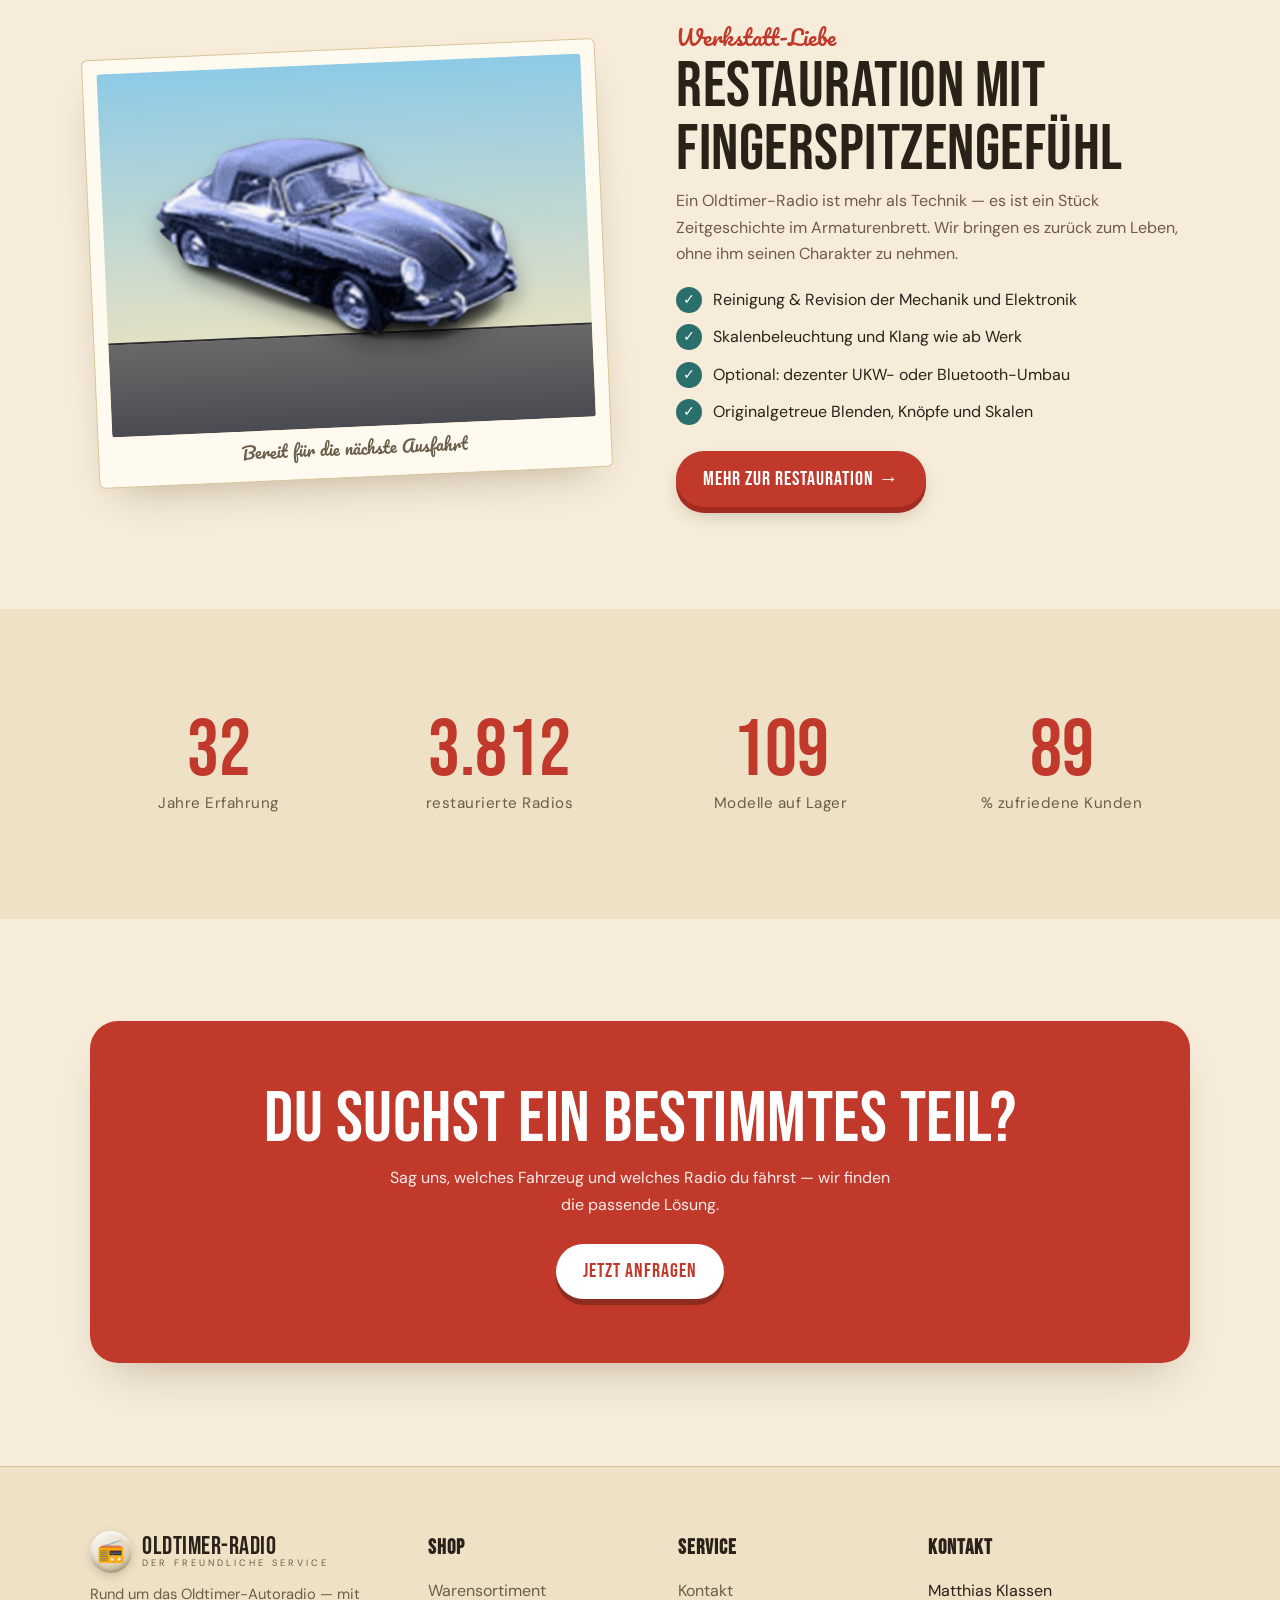
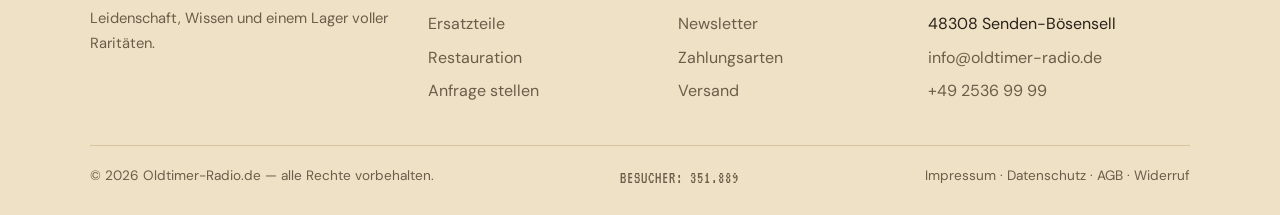
==== commit e8a40666: "Rework hero so car sits in its own grounded scene (no overlap with text/buttons); apply same scene l" ====
--- a/index.html
+++ b/index.html
@@ -56,12 +56,6 @@
       <span style="width:90px;height:26px;"></span>
     </div>
 
-    <!-- bewegliche Autos -->
-    <div class="hero__stage">
-      <img class="hero-car hero-car--left"  id="carLeft"  src="images/porsche.png"         alt="Porsche 356 Oldtimer" />
-      <img class="hero-car hero-car--right" id="carRight" src="images/porsche-spiegel.png" alt="Porsche 356 Oldtimer, gespiegelt" />
-    </div>
-
     <div class="hero__inner">
       <div class="container">
         <span class="hero__badge"><span class="dot"></span> ON AIR · Klang aus einer anderen Zeit</span>
@@ -72,6 +66,13 @@
           <a class="btn btn--ghost" href="restauration.html">Restauration entdecken</a>
         </div>
       </div>
+    </div>
+
+    <!-- Auto-Szene: eigener Bereich UNTER dem Text, das Auto steht auf der Strasse -->
+    <div class="hero__scene">
+      <div class="hero__road"></div>
+      <img class="hero-car hero-car--left"  id="carLeft"  src="images/porsche.png"         alt="Porsche 356 Oldtimer" />
+      <img class="hero-car hero-car--right" id="carRight" src="images/porsche-spiegel.png" alt="Porsche 356 Oldtimer, gespiegelt" />
     </div>
   </section>
 
@@ -156,8 +157,8 @@
     <div class="container">
       <div class="split">
         <div class="split__media reveal">
-          <figure class="polaroid polaroid--scene">
-            <img src="images/porsche.png" alt="Porsche 356 Oldtimer" />
+          <figure class="polaroid">
+            <div class="polaroid__stage"><img src="images/porsche.png" alt="Porsche 356 Oldtimer" /></div>
             <figcaption>Bereit für die nächste Ausfahrt</figcaption>
           </figure>
         </div>
--- a/css/style.css
+++ b/css/style.css
@@ -309,8 +309,7 @@
   position: relative;
   min-height: calc(100svh - var(--nav-h));
   display: flex;
-  flex-direction: column;
-  justify-content: flex-end;
+  flex-direction: column;       /* Text oben (flex:1), Auto-Szene unten */
   overflow: hidden;
   padding: 0;
   isolation: isolate;
@@ -347,29 +346,41 @@
 html[data-theme="night"] .cloud { opacity: 0; }
 .cloud span { display:block; background: #fff; border-radius: 100px; filter: blur(.3px); box-shadow: 0 8px 18px rgba(0,0,0,.06); }
 
-/* Straße */
+/* Auto-Szene: eigener Bereich unten im Hero. Enthaelt Strasse + Autos,
+   liegt IMMER unter dem Text -> keine Ueberlappung mit Buttons. */
+.hero__scene {
+  position: relative; z-index: 2;
+  flex: none;
+  height: clamp(200px, 30vh, 330px);
+  pointer-events: none;
+}
+
+/* Straße als Boden am unteren Rand der Szene */
 .hero__road {
-  position: relative; z-index: -1;
-  height: 26vh; min-height: 150px;
+  position: absolute; left: 0; right: 0; bottom: 0; z-index: 1;
+  height: 46%;
   background: linear-gradient(to bottom, color-mix(in srgb, var(--road) 80%, transparent), var(--road));
   border-top: 3px solid color-mix(in srgb, var(--road) 60%, #000);
   transition: background .8s;
 }
 .hero__road::before { /* Mittelstreifen */
-  content: ""; position: absolute; top: 52%; left: 0; right: 0; height: 6px;
+  content: ""; position: absolute; top: 48%; left: 0; right: 0; height: 6px;
   background: repeating-linear-gradient(90deg, var(--road-line) 0 46px, transparent 46px 92px);
   opacity: .9;
 }
 
-/* Auto-Buehne (Eltern-Container -> bekommt den Scroll-Parallax, damit
-   er nicht mit der Einfahr-/Schwebe-Animation der Autos kollidiert) */
-.hero__stage { position: absolute; inset: 0; z-index: 2; pointer-events: none; will-change: transform; }
-.hero-car { position: absolute; bottom: 11vh; width: clamp(230px, 34vw, 460px); filter: drop-shadow(0 18px 18px rgba(0,0,0,.32)); will-change: transform; }
-.hero-car--left  { left: 6%; }                                   /* faehrt von links herein, parkt links */
-.hero-car--right { right: 6%; bottom: 9vh; width: clamp(180px, 26vw, 360px); opacity: .92; }  /* gespiegelt, parkt rechts */
-
-/* Hero-Text */
-.hero__inner { position: relative; z-index: 5; padding-bottom: clamp(3rem, 9vh, 6rem); }
+/* Autos stehen auf der Strasse */
+.hero-car { position: absolute; z-index: 2; width: clamp(210px, 30vw, 400px); filter: drop-shadow(0 16px 14px rgba(0,0,0,.32)); will-change: transform; }
+.hero-car--left  { left: 3%;  bottom: 16%; }                                    /* faehrt von links herein */
+.hero-car--right { right: 3%; bottom: 11%; width: clamp(170px, 24vw, 320px); opacity: .9; }  /* gespiegelt, rechts */
+
+/* Hero-Text — nimmt den oberen Bereich und zentriert seinen Inhalt vertikal */
+.hero__inner {
+  position: relative; z-index: 5;
+  flex: 1 1 auto;
+  display: flex; flex-direction: column; justify-content: center;
+  padding-block: clamp(1.5rem, 4vh, 3rem);
+}
 .hero__badge {
   display: inline-flex; align-items: center; gap: .5rem;
   font-family: 'VT323', monospace; font-size: 1.15rem; letter-spacing: 1px;
@@ -475,9 +486,25 @@
   box-shadow: 0 20px 44px -20px var(--shadow-strong); transform: rotate(-2.5deg);
   border: 1px solid var(--line); position: relative;
 }
-.polaroid img { width: 100%; display: block; border-radius: 3px; }
 .polaroid figcaption { position: absolute; bottom: 14px; left: 0; right: 0; text-align: center; font-family: 'Pacifico', cursive; color: var(--text-soft); font-size: 1.05rem; }
-.polaroid--scene { background: linear-gradient(to bottom, var(--sky-top), var(--sky-bottom)); }
+
+/* Mini-Szene im Polaroid: Himmel + Strasse + Auto darauf — gleiche Bildsprache
+   wie im Hero und passt sich an Tag/Nacht an -> homogen auf allen Seiten */
+.polaroid__stage {
+  position: relative; aspect-ratio: 4 / 3; overflow: hidden; border-radius: 3px;
+  background: linear-gradient(to bottom, var(--sky-top), var(--sky-bottom));
+  transition: background .8s var(--ease);
+}
+.polaroid__stage::after { /* Strasse */
+  content: ""; position: absolute; left: 0; right: 0; bottom: 0; height: 26%;
+  background: linear-gradient(to bottom, color-mix(in srgb, var(--road) 80%, transparent), var(--road));
+  border-top: 2px solid color-mix(in srgb, var(--road) 60%, #000);
+  transition: background .8s;
+}
+.polaroid__stage img {
+  position: absolute; left: 50%; bottom: 15%; transform: translateX(-50%);
+  width: 80%; display: block; filter: drop-shadow(0 12px 10px rgba(0,0,0,.3)); z-index: 1;
+}
 
 /* Stat-Zahlen */
 .stats { display: grid; grid-template-columns: repeat(auto-fit, minmax(150px, 1fr)); gap: 1.5rem; text-align: center; }
@@ -610,8 +637,8 @@
 
 @media (prefers-reduced-motion: reduce) {
   *, *::before, *::after { animation-duration: .001ms !important; animation-iteration-count: 1 !important; transition-duration: .001ms !important; scroll-behavior: auto !important; }
-  .hero-car--left  { left: 6%; transform: none; }
-  .hero-car--right { right: 6%; }
+  .hero-car--left  { left: 3%; transform: none; }
+  .hero-car--right { right: 3%; }
 }
 
 /* ---------- 12. Responsive ---------- */
@@ -637,3 +664,21 @@
   .footer__grid { grid-template-columns: 1fr; }
   .hero-car--right { display: none; }   /* mobil nur ein Auto */
 }
+
+/* Startbild (Hero) auf dem Handy aufgeraeumt: Text oben, Auto unten,
+   mehr Luft, weniger Wucht. Greift NUR <= 600px -> Desktop bleibt unveraendert. */
+@media (max-width: 600px) {
+  .hero__inner { padding-block: 1.4rem; }
+  .hero__badge { font-size: 1rem; padding: .25rem .8rem; }
+  .hero h1 { font-size: clamp(2.5rem, 11vw, 3.4rem); margin: .5rem 0 .3rem; }
+  .hero__sub { font-size: 1rem; margin-bottom: 1.1rem; }
+  .hero__cta { flex-direction: column; align-items: stretch; gap: .55rem; }
+  .hero__cta .btn { width: 100%; justify-content: center; }
+
+  .cloud { display: none; }                                  /* ruhigerer Himmel */
+  .hero__celestial { width: 78px; height: 78px; top: 6%; right: 8%; }
+
+  /* eigener, kompakter Szenen-Bereich; nur ein Auto, mittig auf der Strasse */
+  .hero__scene { height: clamp(150px, 24vh, 220px); }
+  .hero-car--left { width: 180px; left: 0; right: 0; margin-inline: auto; bottom: 14%; }
+}
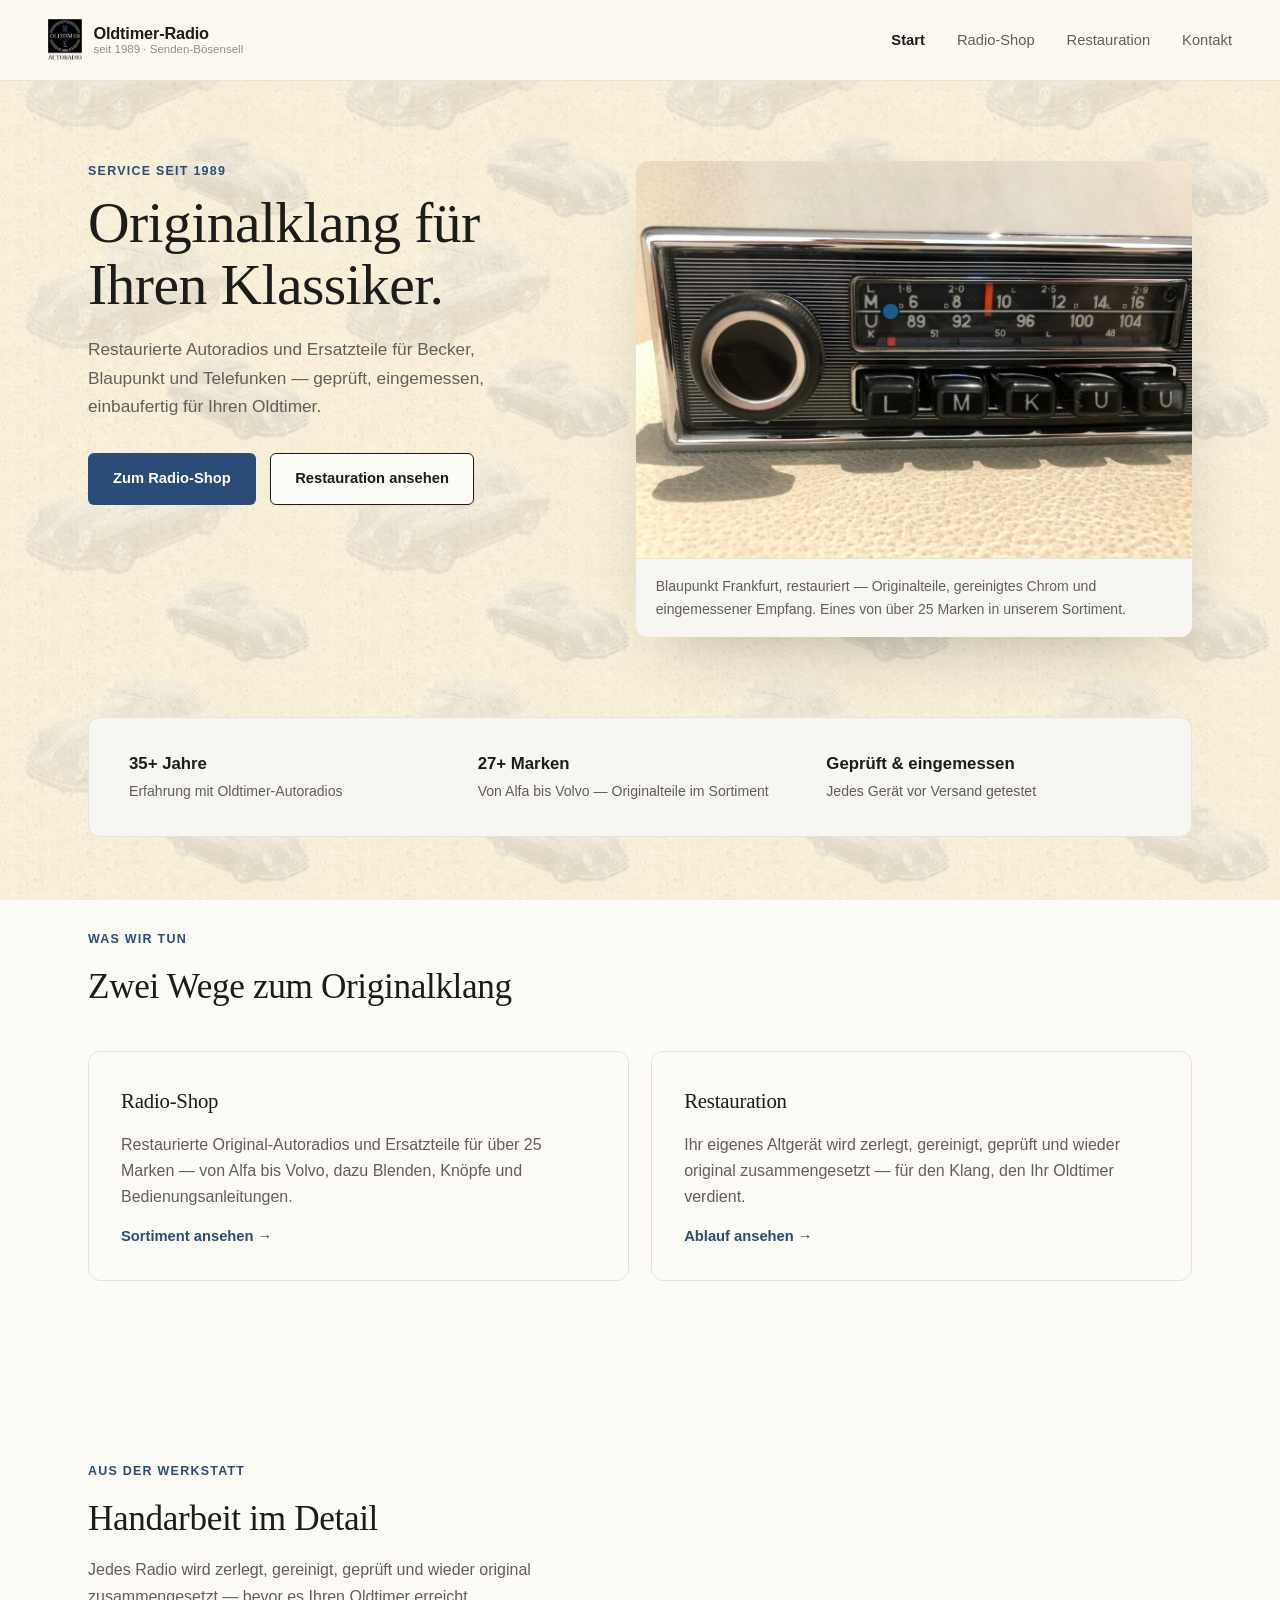
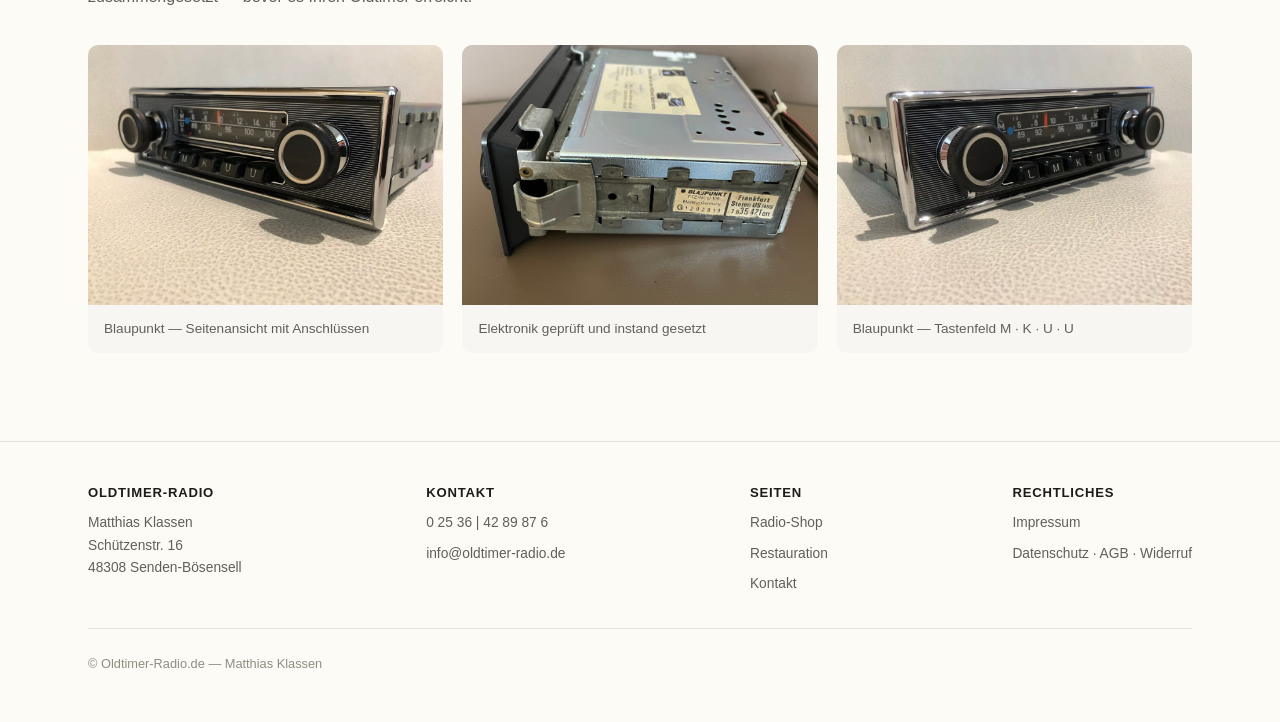
==== commit 59abbdb8: "Redesign site with modernized layout and real product photography Replaces the retro cartoon/day-nig" ====
--- a/index.html
+++ b/index.html
@@ -1,270 +1,121 @@
 <!DOCTYPE html>
-<html lang="de" data-theme="day">
+<html lang="de">
 <head>
-  <meta charset="UTF-8" />
-  <meta name="viewport" content="width=device-width, initial-scale=1.0" />
-  <title>Oldtimer-Radio.de — Autoradios mit Geschichte</title>
-  <meta name="description" content="Der freundliche Service rund um das Oldtimer-Autoradio: originale Radios, Ersatzteile, Blenden und liebevolle Restauration. Becker, Blaupunkt, Telefunken & mehr." />
-  <link rel="preconnect" href="https://fonts.googleapis.com" />
-  <link rel="preconnect" href="https://fonts.gstatic.com" crossorigin />
-  <link rel="stylesheet" href="css/style.css" />
-  <link rel="icon" href="data:image/svg+xml,<svg xmlns='http://www.w3.org/2000/svg' viewBox='0 0 100 100'><text y='.9em' font-size='90'>📻</text></svg>" />
+<meta charset="UTF-8">
+<title>Oldtimer-Radio.de — Autoradios mit Geschichte</title>
+<meta name="viewport" content="width=device-width, initial-scale=1.0">
+<meta name="description" content="Der freundliche Service rund um das Oldtimer-Autoradio: originale Radios, Ersatzteile und liebevolle Restauration für Becker, Blaupunkt, Telefunken und viele mehr.">
+<link rel="stylesheet" href="css/site.css">
 </head>
 <body>
 
-  <!-- ============ NAVIGATION ============ -->
-  <header class="nav" id="nav">
-    <div class="container">
-      <a class="brand" href="index.html" aria-label="Startseite">
-        <span class="brand__mark">📻</span>
-        <span class="brand__name">Oldtimer-Radio<small>seit 1989 · Senden-Bösensell</small></span>
-      </a>
+<nav class="nav">
+  <a class="brand" href="index.html">
+    <img src="images/logo-mk.png" alt="Oldtimer-Radio Logo">
+    <span class="brand-text"><strong>Oldtimer-Radio</strong><span>seit 1989 · Senden-Bösensell</span></span>
+  </a>
+  <ul class="navlinks">
+    <li><a href="index.html" aria-current="page">Start</a></li>
+    <li><a href="shop.html">Radio-Shop</a></li>
+    <li><a href="restauration.html">Restauration</a></li>
+    <li><a href="kontakt.html">Kontakt</a></li>
+  </ul>
+</nav>
 
-      <nav>
-        <ul class="nav__links" id="navLinks">
-          <li><a href="index.html" class="is-active">Start</a></li>
-          <li><a href="shop.html">Radio-Shop</a></li>
-          <li><a href="restauration.html">Restauration</a></li>
-          <li><a href="ueber.html">Über uns</a></li>
-          <li><a href="kontakt.html">Kontakt</a></li>
-        </ul>
-      </nav>
-
-      <div class="nav__right">
-        <button class="theme-toggle" id="themeToggle" aria-label="Tag- und Nachtmodus umschalten" title="Tag / Nacht">
-          <span class="theme-toggle__knob" id="themeKnob">☀️</span>
-        </button>
-        <button class="cart-btn" id="cartBtn" aria-label="Warenkorb öffnen">
-          🛒<span class="cart-btn__count" id="cartCount">0</span>
-        </button>
-        <button class="nav__toggle" id="navToggle" aria-label="Menü"><span></span></button>
+<div class="wrap">
+  <section class="hero">
+    <div class="hero-grid">
+      <div>
+        <div class="eyebrow">Service seit 1989</div>
+        <h1>Originalklang für Ihren Klassiker.</h1>
+        <p class="lede">Restaurierte Autoradios und Ersatzteile für Becker, Blaupunkt und Telefunken — geprüft, eingemessen, einbaufertig für Ihren Oldtimer.</p>
+        <div class="btnrow">
+          <a class="btn primary" href="shop.html">Zum Radio-Shop</a>
+          <a class="btn ghost" href="restauration.html">Restauration ansehen</a>
+        </div>
       </div>
-    </div>
-  </header>
-
-  <!-- ============ HERO / AUTO-SZENE ============ -->
-  <section class="hero">
-    <div class="hero__sky"></div>
-    <div class="hero__celestial" id="celestial"></div>
-    <div class="hero__stars" id="stars"></div>
-
-    <!-- Wolken (nur tags sichtbar) -->
-    <div class="cloud" style="top:18%; left:8%;">
-      <span style="width:120px;height:34px;"></span>
-    </div>
-    <div class="cloud" style="top:30%; left:60%;">
-      <span style="width:90px;height:26px;"></span>
+      <figure class="hero-figure">
+        <img class="hero-photo" src="images/produkte/becker-hero.jpg" alt="Restauriertes Blaupunkt Autoradio, Chrom und Cremeton, Frontansicht schräg">
+        <figcaption class="hero-caption">Blaupunkt Frankfurt, restauriert — Originalteile, gereinigtes Chrom und eingemessener Empfang. Eines von über 25 Marken in unserem Sortiment.</figcaption>
+      </figure>
     </div>
 
-    <div class="hero__inner">
-      <div class="container">
-        <span class="hero__badge"><span class="dot"></span> ON AIR · Klang aus einer anderen Zeit</span>
-        <h1>Dein Klassiker<br>verdient den <span class="hl">echten Klang.</span></h1>
-        <p class="hero__sub">Originale Autoradios, seltene Ersatzteile und liebevolle Restauration — für Becker, Blaupunkt, Telefunken und viele mehr. Damit dein Oldtimer wieder den richtigen Ton trifft.</p>
-        <div class="hero__cta">
-          <a class="btn" href="shop.html">Zum Radio-Shop →</a>
-          <a class="btn btn--ghost" href="restauration.html">Restauration entdecken</a>
-        </div>
-      </div>
-    </div>
-
-    <!-- Auto-Szene: eigener Bereich UNTER dem Text, das Auto steht auf der Strasse -->
-    <div class="hero__scene">
-      <div class="hero__road"></div>
-      <img class="hero-car hero-car--left"  id="carLeft"  src="images/porsche.png"         alt="Porsche 356 Oldtimer" />
-      <img class="hero-car hero-car--right" id="carRight" src="images/porsche-spiegel.png" alt="Porsche 356 Oldtimer, gespiegelt" />
+    <div class="facts">
+      <div class="fact"><strong>35+ Jahre</strong><span>Erfahrung mit Oldtimer-Autoradios</span></div>
+      <div class="fact"><strong>27+ Marken</strong><span>Von Alfa bis Volvo — Original­teile im Sortiment</span></div>
+      <div class="fact"><strong>Geprüft & eingemessen</strong><span>Jedes Gerät vor Versand getestet</span></div>
     </div>
   </section>
 
-  <!-- Lauftext-Band -->
-  <div class="marquee" aria-hidden="true">
-    <div class="marquee__track">
-      <span>BECKER MEXICO</span><span class="star">★</span>
-      <span>BLAUPUNKT FRANKFURT</span><span class="star">★</span>
-      <span>TELEFUNKEN</span><span class="star">★</span>
-      <span>6V → 12V UMRÜSTUNG</span><span class="star">★</span>
-      <span>ORIGINALE BLENDEN</span><span class="star">★</span>
-      <span>UKW-UMBAU</span><span class="star">★</span>
-      <!-- Verdopplung für nahtlose Schleife -->
-      <span>BECKER MEXICO</span><span class="star">★</span>
-      <span>BLAUPUNKT FRANKFURT</span><span class="star">★</span>
-      <span>TELEFUNKEN</span><span class="star">★</span>
-      <span>6V → 12V UMRÜSTUNG</span><span class="star">★</span>
-      <span>ORIGINALE BLENDEN</span><span class="star">★</span>
-      <span>UKW-UMBAU</span><span class="star">★</span>
+  <section class="block">
+    <div class="section-head">
+      <span class="eyebrow">Was wir tun</span>
+      <h2>Zwei Wege zum Originalklang</h2>
     </div>
-  </div>
-
-  <!-- ============ MARKEN ============ -->
-  <section class="brands">
-    <div class="container">
-      <div class="brands__row reveal">
-        <span>BECKER</span><span>BLAUPUNKT</span><span>TELEFUNKEN</span><span>GRUNDIG</span><span>VDO</span><span>PHILIPS</span>
+    <div class="teaser-grid">
+      <div class="teaser-card">
+        <h3>Radio-Shop</h3>
+        <p>Restaurierte Original-Autoradios und Ersatzteile für über 25 Marken — von Alfa bis Volvo, dazu Blenden, Knöpfe und Bedienungsanleitungen.</p>
+        <a href="shop.html">Sortiment ansehen →</a>
+      </div>
+      <div class="teaser-card">
+        <h3>Restauration</h3>
+        <p>Ihr eigenes Altgerät wird zerlegt, gereinigt, geprüft und wieder original zusammengesetzt — für den Klang, den Ihr Oldtimer verdient.</p>
+        <a href="restauration.html">Ablauf ansehen →</a>
       </div>
     </div>
   </section>
 
-  <!-- ============ LEISTUNGEN ============ -->
-  <section id="leistungen">
-    <div class="container">
-      <div class="section-head reveal">
-        <span class="eyebrow">// Unser Service</span>
-        <h2>Alles für den guten Ton</h2>
-        <p>Vom seltenen Ersatzteil bis zur kompletten Restauration — bei uns bekommst du das Wissen aus über drei Jahrzehnten Leidenschaft.</p>
+  <section class="block">
+    <div class="section-head">
+      <span class="eyebrow">Aus der Werkstatt</span>
+      <h2>Handarbeit im Detail</h2>
+      <p>Jedes Radio wird zerlegt, gereinigt, geprüft und wieder original zusammengesetzt — bevor es Ihren Oldtimer erreicht.</p>
+    </div>
+    <div class="gallery-grid">
+      <figure>
+        <img src="images/produkte/blaupunkt-seite.jpg" alt="Blaupunkt Autoradio seitlich fotografiert">
+        <figcaption>Blaupunkt — Seitenansicht mit Anschlüssen</figcaption>
+      </figure>
+      <figure>
+        <img src="images/produkte/blaupunkt-technik.jpg" alt="Blaupunkt Autoradio, Rückansicht mit Typenschild und Anschlüssen">
+        <figcaption>Elektronik geprüft und instand gesetzt</figcaption>
+      </figure>
+      <figure>
+        <img src="images/produkte/blaupunkt-detail.jpg" alt="Blaupunkt Autoradio, Nahaufnahme Tastenfeld und Skala">
+        <figcaption>Blaupunkt — Tastenfeld M · K · U · U</figcaption>
+      </figure>
+    </div>
+  </section>
+</div>
+
+<footer>
+  <div class="wrap">
+    <div class="footer-row">
+      <div class="footer-col">
+        <strong>Oldtimer-Radio</strong>
+        <span>Matthias Klassen<br>Schützenstr. 16<br>48308 Senden-Bösensell</span>
       </div>
-      <div class="features__grid">
-        <article class="feature reveal">
-          <div class="feature__icon">📻</div>
-          <h3>Originale Radios</h3>
-          <p>Geprüfte Klassiker, spielbereit und mit Charakter — passend zu Marke und Baujahr deines Fahrzeugs.</p>
-        </article>
-        <article class="feature reveal">
-          <div class="feature__icon">🔧</div>
-          <h3>Ersatzteile & Blenden</h3>
-          <p>Knöpfe, Tasten, Skalen, Blenden und Anleitungen. Auch das kleine Teil, das sonst niemand mehr hat.</p>
-        </article>
-        <article class="feature reveal">
-          <div class="feature__icon">⚡</div>
-          <h3>6V → 12V Umrüstung</h3>
-          <p>Spannungswandler und fachgerechter Umbau, damit dein altes Radio in jedem Bordnetz sauber läuft.</p>
-        </article>
-        <article class="feature reveal">
-          <div class="feature__icon">🎚️</div>
-          <h3>Restauration</h3>
-          <p>Behutsame Aufarbeitung von Technik und Optik — original im Look, zuverlässig in der Technik.</p>
-        </article>
+      <div class="footer-col">
+        <strong>Kontakt</strong>
+        <a href="tel:+4925364289876">0 25 36 | 42 89 87 6</a>
+        <a href="mailto:info@oldtimer-radio.de">info@oldtimer-radio.de</a>
+      </div>
+      <div class="footer-col">
+        <strong>Seiten</strong>
+        <a href="shop.html">Radio-Shop</a>
+        <a href="restauration.html">Restauration</a>
+        <a href="kontakt.html">Kontakt</a>
+      </div>
+      <div class="footer-col">
+        <strong>Rechtliches</strong>
+        <a href="impressum.html">Impressum</a>
+        <a href="gesetzliches.html">Datenschutz · AGB · Widerruf</a>
       </div>
     </div>
-  </section>
+    <div class="footer-bottom">© Oldtimer-Radio.de — Matthias Klassen</div>
+  </div>
+</footer>
 
-  <!-- ============ PRODUKT-AUSWAHL ============ -->
-  <section id="auswahl" style="background:var(--bg-alt)">
-    <div class="container">
-      <div class="section-head reveal">
-        <span class="eyebrow">// Beliebte Stücke</span>
-        <h2>Frisch aus der Werkstatt</h2>
-        <p>Eine kleine Auswahl aus dem Shop — handverlesen und spielbereit.</p>
-      </div>
-      <div class="products__grid" id="featuredGrid"><!-- per JS gefüllt --></div>
-      <div style="text-align:center; margin-top:2.5rem;" class="reveal">
-        <a class="btn btn--gold" href="shop.html">Alle Radios ansehen →</a>
-      </div>
-    </div>
-  </section>
-
-  <!-- ============ RESTAURATION (Split) ============ -->
-  <section>
-    <div class="container">
-      <div class="split">
-        <div class="split__media reveal">
-          <figure class="polaroid">
-            <div class="polaroid__stage"><img src="images/porsche.png" alt="Porsche 356 Oldtimer" /></div>
-            <figcaption>Bereit für die nächste Ausfahrt</figcaption>
-          </figure>
-        </div>
-        <div class="split__copy reveal">
-          <span class="script">Werkstatt-Liebe</span>
-          <h2>Restauration mit Fingerspitzengefühl</h2>
-          <p>Ein Oldtimer-Radio ist mehr als Technik — es ist ein Stück Zeitgeschichte im Armaturenbrett. Wir bringen es zurück zum Leben, ohne ihm seinen Charakter zu nehmen.</p>
-          <ul class="checklist">
-            <li>Reinigung & Revision der Mechanik und Elektronik</li>
-            <li>Skalenbeleuchtung und Klang wie ab Werk</li>
-            <li>Optional: dezenter UKW- oder Bluetooth-Umbau</li>
-            <li>Originalgetreue Blenden, Knöpfe und Skalen</li>
-          </ul>
-          <a class="btn" href="restauration.html">Mehr zur Restauration →</a>
-        </div>
-      </div>
-    </div>
-  </section>
-
-  <!-- ============ ZAHLEN ============ -->
-  <section style="background:var(--bg-alt)">
-    <div class="container">
-      <div class="stats">
-        <div class="reveal"><div class="stat__num" data-count="35">0</div><div class="stat__label">Jahre Erfahrung</div></div>
-        <div class="reveal"><div class="stat__num" data-count="4200">0</div><div class="stat__label">restaurierte Radios</div></div>
-        <div class="reveal"><div class="stat__num" data-count="120">0</div><div class="stat__label">Modelle auf Lager</div></div>
-        <div class="reveal"><div class="stat__num" data-count="98">0</div><div class="stat__label">% zufriedene Kunden</div></div>
-      </div>
-    </div>
-  </section>
-
-  <!-- ============ CTA ============ -->
-  <section>
-    <div class="container">
-      <div class="cta-band reveal">
-        <h2>Du suchst ein bestimmtes Teil?</h2>
-        <p>Sag uns, welches Fahrzeug und welches Radio du fährst — wir finden die passende Lösung.</p>
-        <a class="btn" href="kontakt.html">Jetzt anfragen</a>
-      </div>
-    </div>
-  </section>
-
-  <!-- ============ FOOTER ============ -->
-  <footer class="footer">
-    <div class="container">
-      <div class="footer__grid">
-        <div class="footer__brand">
-          <a class="brand" href="index.html">
-            <span class="brand__mark">📻</span>
-            <span class="brand__name">Oldtimer-Radio<small>der freundliche Service</small></span>
-          </a>
-          <p>Rund um das Oldtimer-Autoradio — mit Leidenschaft, Wissen und einem Lager voller Raritäten.</p>
-        </div>
-        <div>
-          <h4>Shop</h4>
-          <ul>
-            <li><a href="shop.html">Warensortiment</a></li>
-            <li><a href="shop.html">Ersatzteile</a></li>
-            <li><a href="restauration.html">Restauration</a></li>
-            <li><a href="kontakt.html">Anfrage stellen</a></li>
-          </ul>
-        </div>
-        <div>
-          <h4>Service</h4>
-          <ul>
-            <li><a href="kontakt.html">Kontakt</a></li>
-            <li><a href="kontakt.html">Newsletter</a></li>
-            <li><a href="#">Zahlungsarten</a></li>
-            <li><a href="#">Versand</a></li>
-          </ul>
-        </div>
-        <div>
-          <h4>Kontakt</h4>
-          <ul>
-            <li>Matthias Klassen</li>
-            <li>48308 Senden-Bösensell</li>
-            <li><a href="mailto:info@oldtimer-radio.de">info@oldtimer-radio.de</a></li>
-            <li><a href="tel:+4925369999">+49 2536 99 99</a></li>
-          </ul>
-        </div>
-      </div>
-      <div class="footer__bottom">
-        <span>© <span id="year"></span> Oldtimer-Radio.de — alle Rechte vorbehalten.</span>
-        <span class="footer__counter">BESUCHER: 351.889</span>
-        <span><a href="#">Impressum</a> · <a href="#">Datenschutz</a> · <a href="#">AGB</a> · <a href="#">Widerruf</a></span>
-      </div>
-    </div>
-  </footer>
-
-  <!-- ============ WARENKORB-SCHUBLADE ============ -->
-  <div class="drawer-backdrop" id="drawerBackdrop"></div>
-  <aside class="drawer" id="drawer" aria-label="Warenkorb">
-    <div class="drawer__head">
-      <h3>Dein Warenkorb</h3>
-      <button class="drawer__close" id="drawerClose" aria-label="Schließen">✕</button>
-    </div>
-    <div class="drawer__items" id="drawerItems"></div>
-    <div class="drawer__foot">
-      <div class="drawer__total"><span class="label">Summe</span><span class="sum" id="cartTotal">0,00 €</span></div>
-      <button class="btn" id="checkoutBtn" style="width:100%; justify-content:center;">Zur Kasse (Demo)</button>
-      <p class="drawer__note">Demo-Shop · es findet keine echte Zahlung statt.</p>
-    </div>
-  </aside>
-
-  <div class="toast" id="toast"></div>
-
-  <script src="js/main.js"></script>
 </body>
 </html>
--- a/css/site.css
+++ b/css/site.css
@@ -0,0 +1,272 @@
+/* =================================================================
+   Oldtimer-Radio.de — modernisiertes Stylesheet
+   Gleicher Stil wie die echte Seite (hell, ruhig, ein Akzentton),
+   nur mit echter Typografie-Hierarchie, echten Fotos und Struktur
+   statt Stichpunkt-Listen und Standard-WordPress-Look.
+   ================================================================= */
+
+:root {
+  --bg:        #fdfbf6;
+  --bg-alt:    #f7f6f3;
+  --ink:       #1c1c1a;
+  --ink-soft:  #625f58;
+  --ink-faint: #928d82;
+  --accent:    #2b4c78;  /* Blau aus dem MK-Logo */
+  --accent-dk: #203a5c;
+  --line:      #e6e3dc;
+  --radius:    12px;
+  --maxw:      1200px;
+}
+
+* { box-sizing: border-box; }
+
+body {
+  margin: 0;
+  background: var(--bg);
+  color: var(--ink);
+  font-family: -apple-system, BlinkMacSystemFont, "SF Pro Text", "Segoe UI", Roboto, sans-serif;
+  line-height: 1.65;
+  position: relative;
+  isolation: isolate;
+}
+
+/* dezentes, sich wiederholendes Muster im Hintergrund (Original-Asset) */
+body::before {
+  content: "";
+  position: fixed;
+  inset: 0;
+  z-index: -1;
+  background-color: var(--bg);
+  background-image: url("../images/pattern-cars-seamless.png");
+  background-repeat: repeat;
+  background-size: 320px 222px;
+  opacity: 0.7;
+}
+
+a { color: inherit; }
+img { max-width: 100%; display: block; }
+figure { margin: 0; }
+
+.wrap {
+  max-width: var(--maxw);
+  margin: 0 auto;
+  padding: 0 clamp(1.25rem, 4vw, 3rem);
+}
+
+h1, h2, h3 {
+  font-family: ui-serif, "New York", Georgia, serif;
+  font-weight: 500;
+  letter-spacing: -0.01em;
+  text-wrap: balance;
+  margin: 0;
+}
+
+.eyebrow {
+  font-size: 0.78rem;
+  letter-spacing: 0.1em;
+  text-transform: uppercase;
+  color: var(--accent);
+  font-weight: 600;
+}
+
+/* ---------- Nav ---------- */
+.nav {
+  display: flex; align-items: center; justify-content: space-between;
+  padding: 1.2rem clamp(1.25rem, 4vw, 3rem);
+  border-bottom: 1px solid var(--line);
+  background: rgba(253,251,246,0.92);
+  backdrop-filter: blur(10px);
+  position: sticky; top: 0; z-index: 20;
+}
+.brand { display: flex; align-items: center; gap: 0.7rem; text-decoration: none; color: var(--ink); }
+.brand img { height: 42px; width: auto; }
+.brand-text { display: flex; flex-direction: column; line-height: 1.2; }
+.brand-text strong { font-size: 1.02rem; letter-spacing: -0.01em; }
+.brand-text span { font-size: 0.72rem; color: var(--ink-faint); }
+.navlinks { display: flex; gap: 2rem; list-style: none; margin: 0; padding: 0; font-size: 0.92rem; }
+.navlinks a { text-decoration: none; color: var(--ink-soft); }
+.navlinks a:hover, .navlinks a[aria-current="page"] { color: var(--ink); }
+.navlinks a[aria-current="page"] { font-weight: 600; }
+.nav__toggle { display: none; }
+
+@media (max-width: 760px) {
+  .navlinks { display: none; }
+}
+
+/* ---------- Buttons ---------- */
+.btnrow { display: flex; gap: 0.9rem; margin-top: 2rem; flex-wrap: wrap; }
+.btn {
+  padding: 0.8rem 1.5rem; border-radius: 6px; font-size: 0.92rem; font-weight: 600;
+  text-decoration: none; border: 1px solid transparent; display: inline-block; cursor: pointer;
+  font-family: inherit;
+}
+.btn.primary { background: var(--accent); color: #fff; }
+.btn.primary:hover { background: var(--accent-dk); }
+.btn.ghost { background: var(--bg); border-color: var(--ink); color: var(--ink); box-shadow: 0 1px 3px rgba(28,27,20,0.06); }
+.btn.ghost:hover { border-color: var(--accent); color: var(--accent); background: var(--bg-alt); }
+
+/* ---------- Page header (non-home pages) ---------- */
+.page-header {
+  padding: clamp(2.5rem, 6vw, 4rem) 0 1.5rem;
+  border-bottom: 1px solid var(--line);
+  margin-bottom: clamp(2.5rem, 6vw, 4rem);
+}
+.page-header h1 {
+  font-size: clamp(2rem, 4.4vw, 3rem);
+  margin-top: 0.5rem;
+}
+.page-header p { color: var(--ink-soft); max-width: 60ch; margin-top: 0.8rem; font-size: 1.05rem; }
+
+/* ---------- Hero (Home) ---------- */
+.hero { padding: clamp(3rem, 7vw, 5rem) 0 0; }
+.hero-grid {
+  display: grid; grid-template-columns: 1fr 1.15fr;
+  gap: clamp(2rem, 5vw, 4rem); align-items: start;
+}
+@media (max-width: 900px) { .hero-grid { grid-template-columns: 1fr; } }
+.hero h1 {
+  font-size: clamp(2.3rem, 4.6vw, 3.6rem);
+  line-height: 1.08; margin: 0.6rem 0 1.2rem;
+}
+.hero p.lede { color: var(--ink-soft); font-size: 1.08rem; max-width: 46ch; }
+.hero-figure {
+  border-radius: var(--radius); overflow: hidden; box-shadow: 0 30px 70px -35px rgba(28,28,26,0.35);
+  background: var(--bg);
+}
+.hero-photo { display: block; }
+.hero-caption {
+  margin: 0; padding: 1rem 1.25rem;
+  font-size: 0.88rem; color: var(--ink-soft); background: var(--bg-alt);
+  border-top: 1px solid var(--line);
+}
+
+/* ---------- Facts strip ---------- */
+.facts {
+  margin-top: clamp(3rem, 7vw, 5rem);
+  background: var(--bg-alt);
+  border: 1px solid var(--line);
+  border-radius: var(--radius);
+  padding: 2rem clamp(1.5rem, 4vw, 2.5rem);
+  display: grid; grid-template-columns: repeat(auto-fit, minmax(180px, 1fr)); gap: 1.5rem;
+}
+.fact strong { display: block; font-size: 1.05rem; }
+.fact span { font-size: 0.88rem; color: var(--ink-soft); }
+
+/* ---------- Sections ---------- */
+section.block { padding: clamp(3.5rem, 7vw, 5.5rem) 0; }
+.section-head { max-width: 60ch; margin-bottom: 2.2rem; }
+.section-head h2 { font-size: clamp(1.6rem, 3vw, 2.2rem); margin: 0.4rem 0 0; }
+.section-head p { color: var(--ink-soft); margin-top: 0.6rem; }
+
+/* ---------- Gallery ---------- */
+.gallery-grid { display: grid; grid-template-columns: repeat(3, 1fr); gap: 1.2rem; }
+@media (max-width: 780px) { .gallery-grid { grid-template-columns: 1fr; } }
+.gallery-grid figure { margin: 0; border-radius: 10px; overflow: hidden; background: var(--bg-alt); }
+.gallery-grid img { width: 100%; height: 260px; object-fit: cover; display: block; }
+.gallery-grid figcaption { padding: 0.8rem 1rem; font-size: 0.85rem; color: var(--ink-soft); }
+
+/* ---------- Service teaser cards (Home) ---------- */
+.teaser-grid { display: grid; grid-template-columns: repeat(2, 1fr); gap: 1.4rem; }
+@media (max-width: 780px) { .teaser-grid { grid-template-columns: 1fr; } }
+.teaser-card {
+  border: 1px solid var(--line); border-radius: var(--radius); padding: 2rem;
+  background: var(--bg); display: flex; flex-direction: column; gap: 0.8rem;
+}
+.teaser-card h3 { font-size: 1.3rem; }
+.teaser-card p { color: var(--ink-soft); margin: 0; flex-grow: 1; }
+.teaser-card a { color: var(--accent); font-weight: 600; text-decoration: none; font-size: 0.92rem; }
+.teaser-card a:hover { text-decoration: underline; }
+
+/* ---------- Panel (freischwebende Inhalte bekommen eine Fläche) ---------- */
+.panel {
+  background: var(--bg-alt);
+  border: 1px solid var(--line);
+  border-radius: var(--radius);
+  padding: clamp(1.5rem, 4vw, 2.25rem);
+}
+
+/* ---------- Category grid (Shop) ---------- */
+.category-grid {
+  display: grid; grid-template-columns: repeat(auto-fill, minmax(150px, 1fr)); gap: 0.9rem;
+}
+.category-chip {
+  border: 1px solid var(--line); border-radius: 8px; padding: 0.9rem 1.1rem;
+  font-size: 0.92rem; background: var(--bg);
+  text-decoration: none; color: var(--ink);
+  display: flex; align-items: center; justify-content: space-between; gap: 0.5rem;
+  transition: border-color 0.15s ease, color 0.15s ease, background 0.15s ease;
+}
+.category-chip::after { content: "→"; opacity: 0; color: var(--accent); transition: opacity 0.15s ease, transform 0.15s ease; transform: translateX(-4px); }
+.category-chip:hover { border-color: var(--accent); color: var(--accent); background: var(--bg-alt); }
+.category-chip:hover::after { opacity: 1; transform: translateX(0); }
+
+/* ---------- Info table (Shop: Versand/Zahlung) ---------- */
+.info-table { width: 100%; border-collapse: collapse; margin-top: 1rem; }
+.info-table th, .info-table td {
+  text-align: left; padding: 0.7rem 1rem; border-bottom: 1px solid var(--line); font-size: 0.94rem;
+}
+.info-table th { color: var(--ink-faint); font-weight: 600; font-size: 0.78rem; text-transform: uppercase; letter-spacing: 0.05em; }
+.info-table td.num { font-variant-numeric: tabular-nums; }
+
+.pay-list { display: flex; flex-wrap: wrap; gap: 0.6rem; margin-top: 1rem; padding: 0; list-style: none; }
+.pay-list li {
+  border: 1px solid var(--line); border-radius: 6px; padding: 0.5rem 0.9rem; font-size: 0.88rem; background: var(--bg);
+}
+
+/* ---------- Process steps (Restauration) ---------- */
+.steps { display: flex; flex-direction: column; gap: 0; margin-top: 1rem; }
+.step { display: grid; grid-template-columns: 3rem 1fr; gap: 1.2rem; padding: 1.6rem 0; border-top: 1px solid var(--line); }
+.step:last-child { border-bottom: 1px solid var(--line); }
+.step .step-num { font-family: ui-serif, "New York", Georgia, serif; font-size: 1.4rem; color: var(--accent); }
+.step h3 { font-size: 1.1rem; margin-bottom: 0.4rem; }
+.step p { color: var(--ink-soft); margin: 0; }
+
+/* ---------- Contact ---------- */
+.contact-grid { display: grid; grid-template-columns: 1fr 1.1fr; gap: clamp(2rem, 5vw, 4rem); }
+@media (max-width: 780px) { .contact-grid { grid-template-columns: 1fr; } }
+.contact-info dl { margin: 1.6rem 0 0; display: flex; flex-direction: column; gap: 1.1rem; }
+.contact-info dt { font-size: 0.78rem; text-transform: uppercase; letter-spacing: 0.08em; color: var(--ink-faint); }
+.contact-info dd { margin: 0.2rem 0 0; font-size: 1rem; }
+
+form.contact-form {
+  background: var(--bg-alt); border: 1px solid var(--line); border-radius: var(--radius);
+  padding: clamp(1.5rem, 4vw, 2.25rem); display: flex; flex-direction: column; gap: 1.1rem;
+}
+.field { display: flex; flex-direction: column; gap: 0.4rem; }
+.field label { font-size: 0.82rem; color: var(--ink-soft); }
+.field input, .field textarea, .field select {
+  font: inherit; font-size: 0.96rem; padding: 0.7rem 0.85rem; border-radius: 8px;
+  border: 1px solid var(--line); background: var(--bg); color: var(--ink);
+}
+.field textarea { resize: vertical; min-height: 100px; }
+.field input:focus, .field textarea:focus, .field select:focus {
+  outline: 2px solid var(--accent); outline-offset: 1px; border-color: var(--accent);
+}
+.form-note { font-size: 0.8rem; color: var(--ink-faint); }
+.form-row { display: grid; grid-template-columns: 1fr 1fr; gap: 1rem; }
+@media (max-width: 500px) { .form-row { grid-template-columns: 1fr; } }
+
+/* ---------- Legal ---------- */
+.legal { max-width: 68ch; }
+.legal h2 { font-size: 1.3rem; margin: 2rem 0 0.6rem; }
+.legal h2:first-child { margin-top: 0; }
+.legal p { color: var(--ink-soft); }
+.legal .placeholder-note {
+  border-left: 3px solid var(--accent); padding: 0.9rem 1.1rem; background: var(--bg-alt);
+  font-size: 0.88rem; color: var(--ink-soft); border-radius: 0 8px 8px 0; margin: 1.5rem 0;
+}
+
+/* ---------- Footer ---------- */
+footer {
+  border-top: 1px solid var(--line);
+  padding: 2.5rem 0 3rem;
+}
+.footer-row {
+  display: flex; justify-content: space-between; align-items: flex-start; flex-wrap: wrap;
+  gap: 2rem; font-size: 0.86rem; color: var(--ink-soft);
+}
+.footer-col { display: flex; flex-direction: column; gap: 0.5rem; }
+.footer-col strong { color: var(--ink); font-size: 0.82rem; text-transform: uppercase; letter-spacing: 0.06em; }
+.footer-col a { text-decoration: none; color: var(--ink-soft); }
+.footer-col a:hover { color: var(--accent); }
+.footer-bottom { margin-top: 2rem; padding-top: 1.5rem; border-top: 1px solid var(--line); font-size: 0.8rem; color: var(--ink-faint); }
